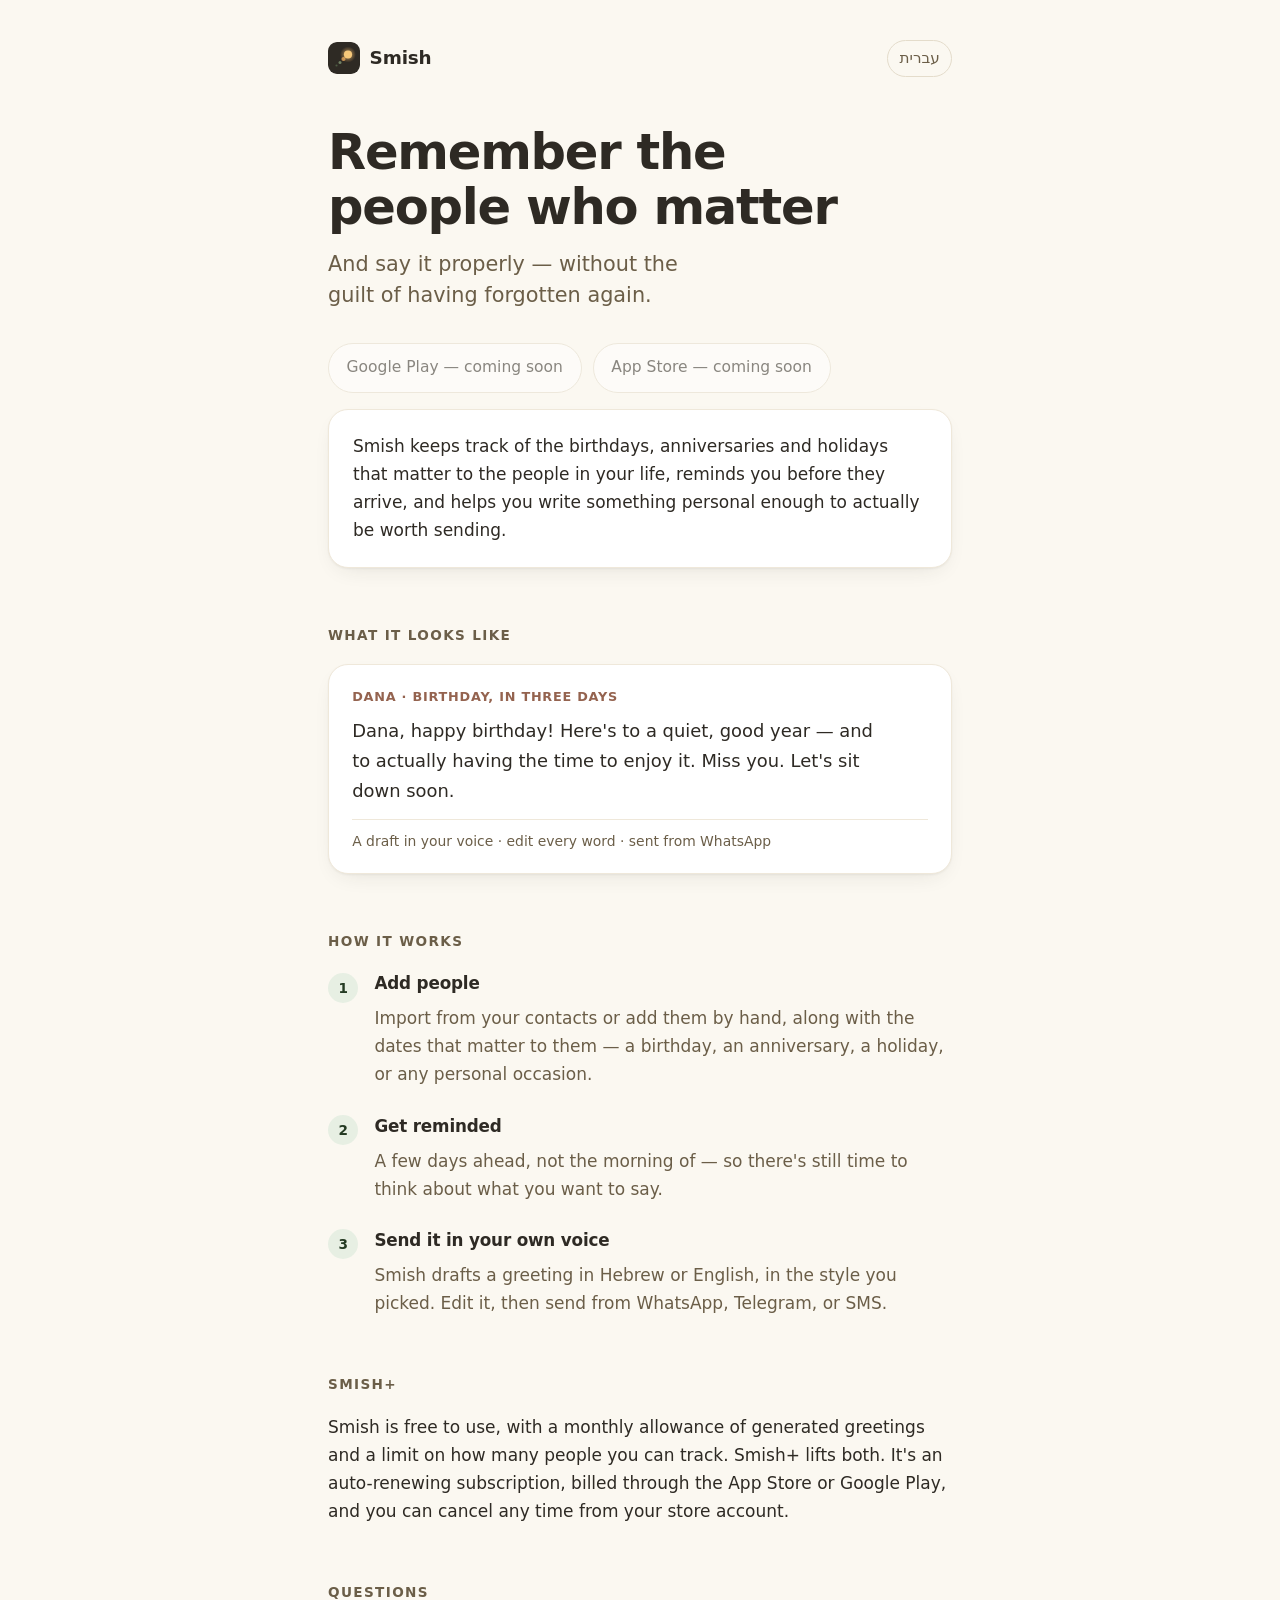
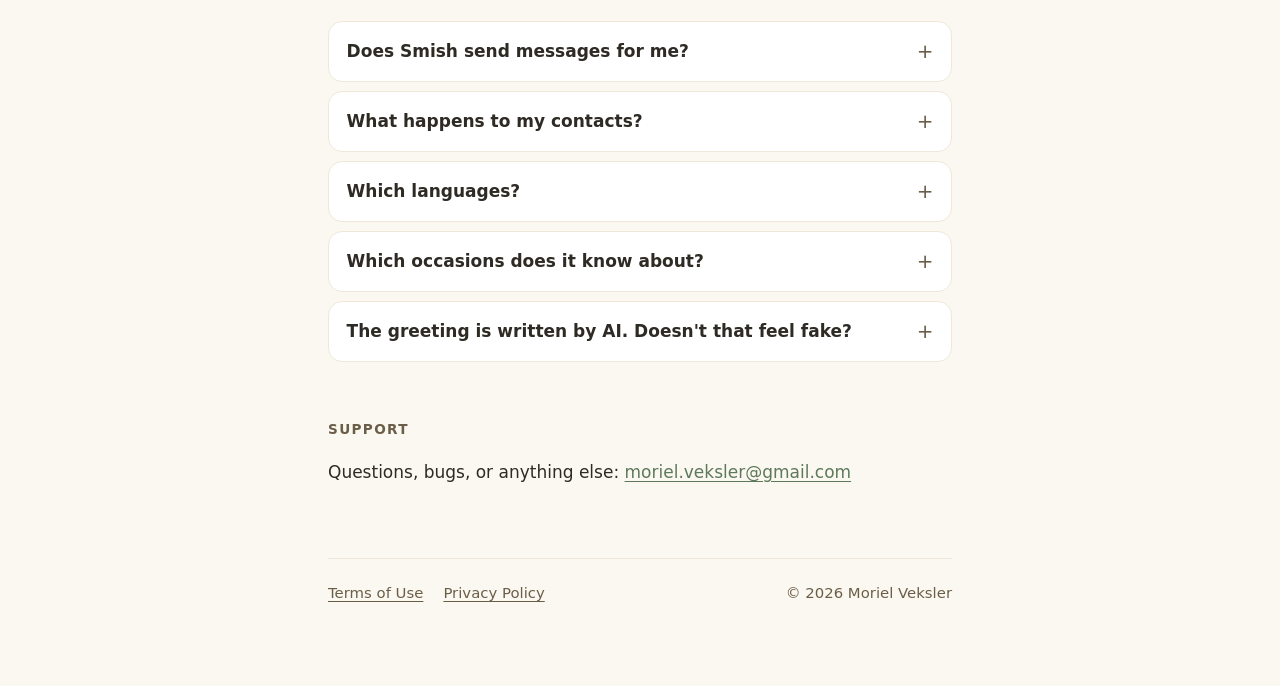
==== en/index.html @ 1b65e187 "Rebuild the site: Hebrew-first, link previews, shared design The previous single page was compliance" ====
<!DOCTYPE html>
<html lang="en" dir="ltr">
<head>
<meta charset="utf-8">
<meta name="viewport" content="width=device-width, initial-scale=1">

<title>Smish — remember the people who matter</title>
<meta name="description" content="Smish reminds you before the date arrives and helps you write a personal greeting in Hebrew or English — then hands it to WhatsApp, Telegram, or SMS.">

<link rel="canonical" href="https://morielv.github.io/smish-site/en/">
<link rel="alternate" hreflang="he" href="https://morielv.github.io/smish-site/">
<link rel="alternate" hreflang="en" href="https://morielv.github.io/smish-site/en/">
<link rel="alternate" hreflang="x-default" href="https://morielv.github.io/smish-site/en/">

<meta property="og:type" content="website">
<meta property="og:site_name" content="Smish">
<meta property="og:locale" content="en_US">
<meta property="og:locale:alternate" content="he_IL">
<meta property="og:url" content="https://morielv.github.io/smish-site/en/">
<meta property="og:title" content="Smish — remember the people who matter">
<meta property="og:description" content="Reminds you before the date arrives, and helps you write something personal enough to actually be worth sending.">
<meta property="og:image" content="https://morielv.github.io/smish-site/assets/og.png">
<meta property="og:image:width" content="1200">
<meta property="og:image:height" content="630">
<meta property="og:image:alt" content="Smish — a firefly and the trail of light it left behind">
<meta name="twitter:card" content="summary_large_image">

<link rel="icon" href="../assets/mark.svg" type="image/svg+xml">
<link rel="apple-touch-icon" href="../assets/apple-touch-icon.png">
<link rel="manifest" href="../site.webmanifest">
<meta name="theme-color" content="#FBF8F1" media="(prefers-color-scheme: light)">
<meta name="theme-color" content="#1C1813" media="(prefers-color-scheme: dark)">

<link rel="stylesheet" href="../assets/site.css">

<script type="application/ld+json">
{
  "@context": "https://schema.org",
  "@type": "MobileApplication",
  "name": "Smish",
  "applicationCategory": "LifestyleApplication",
  "operatingSystem": "Android, iOS",
  "inLanguage": ["he", "en"],
  "description": "Smish reminds you before the date arrives and helps you write a personal greeting, then hands it to WhatsApp, Telegram, or SMS.",
  "url": "https://morielv.github.io/smish-site/en/",
  "author": { "@type": "Person", "name": "Moriel Veksler" },
  "offers": { "@type": "Offer", "price": "0", "priceCurrency": "USD" }
}
</script>
</head>
<body>

<a class="skip" href="#main">Skip to content</a>

<div class="wrap">

  <header class="masthead">
    <a class="brand" href="./"><img src="../assets/mark.svg" alt="" width="32" height="32">Smish</a>
    <nav aria-label="Language">
      <a class="lang-switch" href="../" hreflang="he" lang="he">עברית</a>
    </nav>
  </header>

  <main id="main" tabindex="-1">

    <h1>Remember the people who matter</h1>
    <p class="lede">And say it properly — without the guilt of having forgotten again.</p>

    <div class="stores">
      <span class="store" aria-disabled="true">Google Play — coming soon</span>
      <span class="store" aria-disabled="true">App Store — coming soon</span>
    </div>

    <div class="card">
      <p>Smish keeps track of the birthdays, anniversaries and holidays that matter to the
      people in your life, reminds you before they arrive, and helps you write something
      personal enough to actually be worth sending.</p>
    </div>

    <h2>What it looks like</h2>

    <figure class="sample" style="margin:0">
      <figcaption class="who">Dana · birthday, in three days</figcaption>
      <p class="msg msg--en">Dana, happy birthday! Here's to a quiet, good year — and to
      actually having the time to enjoy it. Miss you. Let's sit down soon.</p>
      <p class="meta">A draft in your voice · edit every word · sent from WhatsApp</p>
    </figure>

    <h2>How it works</h2>

    <ol class="steps">
      <li>
        <span class="n" aria-hidden="true">1</span>
        <h3>Add people</h3>
        <p>Import from your contacts or add them by hand, along with the dates that matter
        to them — a birthday, an anniversary, a holiday, or any personal occasion.</p>
      </li>
      <li>
        <span class="n" aria-hidden="true">2</span>
        <h3>Get reminded</h3>
        <p>A few days ahead, not the morning of — so there's still time to think about
        what you want to say.</p>
      </li>
      <li>
        <span class="n" aria-hidden="true">3</span>
        <h3>Send it in your own voice</h3>
        <p>Smish drafts a greeting in Hebrew or English, in the style you picked. Edit it,
        then send from WhatsApp, Telegram, or SMS.</p>
      </li>
    </ol>

    <h2>Smish+</h2>
    <p>Smish is free to use, with a monthly allowance of generated greetings and a limit on
    how many people you can track. Smish+ lifts both. It's an auto-renewing subscription,
    billed through the App&nbsp;Store or Google&nbsp;Play, and you can cancel any time from
    your store account.</p>

    <h2>Questions</h2>

    <div class="faq">
      <details>
        <summary>Does Smish send messages for me?</summary>
        <p>No. Smish prepares the text and opens WhatsApp, Telegram, or SMS with the message
        ready. You read it and press send. Nothing leaves without you.</p>
      </details>
      <details>
        <summary>What happens to my contacts?</summary>
        <p>Smish does not upload your address book. It asks for access so you can pick who to
        add, and only the people you explicitly select reach the server. You can also add
        people by hand and never grant access at all.</p>
      </details>
      <details>
        <summary>Which languages?</summary>
        <p>The interface is in Hebrew and English. Greetings themselves are written in Hebrew
        or English, chosen per contact.</p>
      </details>
      <details>
        <summary>Which occasions does it know about?</summary>
        <p>Birthdays, anniversaries, holidays, and personal occasions you define yourself.
        This is not a birthday app — it runs all year.</p>
      </details>
      <details>
        <summary>The greeting is written by AI. Doesn't that feel fake?</summary>
        <p>The draft is a starting point, not a finished product. Smish learns how you write
        and produces something close to it — then you edit. Most people change a line or two
        and send.</p>
      </details>
    </div>

    <h2>Support</h2>
    <p>Questions, bugs, or anything else:
    <a href="mailto:moriel.veksler@gmail.com">moriel.veksler@gmail.com</a></p>

  </main>

  <footer>
    <a href="../terms.html">Terms of Use</a>
    <a href="../privacy.html">Privacy Policy</a>
    <span class="spacer">© 2026 Moriel Veksler</span>
  </footer>

</div>

</body>
</html>
---- assets/site.css ----
/* Smish website — shared styles.
   Palette mirrors packages/shared/src/theme/tokens.ts (warm sage/terracotta).
   No build step, no external requests: fonts are system stacks. */

:root {
  color-scheme: light dark;

  --bg: #FBF8F1;
  --fg: #2E2A24;
  --muted: #6B5E48;
  --surface: #FFFFFF;
  --surface-sunk: #F5F0E4;
  --line: #E4DCCB;
  --line-soft: #EFE8DA;
  --primary: #5E795A;
  --primary-ink: #243A22;
  --primary-wash: #E7EFE3;
  --accent: #94634F;
  --accent-wash: #F6DFD5;
  --gold: #B07B4A;

  --radius: 14px;
  --radius-lg: 20px;
  --measure: 42rem;
  --shadow: 0 1px 2px rgba(46, 42, 36, .05), 0 8px 24px -12px rgba(46, 42, 36, .16);
}

@media (prefers-color-scheme: dark) {
  :root {
    --bg: #1C1813;
    --fg: #EDE6D8;
    --muted: #B6AB97;
    --surface: #262019;
    --surface-sunk: #201B15;
    --line: #3A3228;
    --line-soft: #2E2720;
    --primary: #7FA875;
    --primary-ink: #DCEBD6;
    --primary-wash: #324230;
    --accent: #D9A491;
    --accent-wash: #523229;
    --gold: #D9A86A;
    --shadow: 0 1px 2px rgba(0, 0, 0, .4), 0 8px 24px -12px rgba(0, 0, 0, .7);
  }
}

*, *::before, *::after { box-sizing: border-box; }

html { -webkit-text-size-adjust: 100%; }

body {
  margin: 0;
  background: var(--bg);
  color: var(--fg);
  font-family: system-ui, -apple-system, "Segoe UI", Roboto, "Helvetica Neue", Arial, sans-serif;
  font-size: 1.0625rem;
  line-height: 1.65;
  text-wrap: pretty;
  -webkit-font-smoothing: antialiased;
}

/* Hebrew pages: prefer faces with real Hebrew coverage, and give the taller
   Hebrew x-height a little more room. */
:lang(he) body,
body:lang(he) {
  font-family: "Segoe UI", system-ui, -apple-system, "Noto Sans Hebrew",
               "Arial Hebrew", Arial, sans-serif;
  line-height: 1.75;
}

/* ---------- layout ---------- */

.wrap {
  max-width: var(--measure);
  margin-inline: auto;
  padding: 1.25rem 1.5rem 5rem;
}

.wrap--wide { max-width: 48rem; }

main:focus { outline: none; }

/* ---------- skip link ---------- */

.skip {
  position: absolute;
  inset-inline-start: 0.75rem;
  top: -4rem;
  z-index: 10;
  padding: .6rem 1rem;
  background: var(--surface);
  color: var(--fg);
  border: 1px solid var(--line);
  border-radius: var(--radius);
  text-decoration: none;
  transition: top 120ms ease;
}
.skip:focus { top: .75rem; }

/* ---------- masthead ---------- */

.masthead {
  display: flex;
  align-items: center;
  gap: .75rem;
  padding-block: 1.25rem 3rem;
}

.brand {
  display: inline-flex;
  align-items: center;
  gap: .6rem;
  font-weight: 650;
  font-size: 1.15rem;
  letter-spacing: -.01em;
  color: var(--fg);
  text-decoration: none;
}
.brand img { display: block; width: 32px; height: 32px; border-radius: 9px; }

.masthead nav {
  margin-inline-start: auto;
  display: flex;
  align-items: center;
  gap: .4rem;
  font-size: .95rem;
}

.lang-switch {
  display: inline-block;
  padding: .3rem .7rem;
  border: 1px solid var(--line);
  border-radius: 999px;
  color: var(--muted);
  text-decoration: none;
  transition: border-color 150ms ease, color 150ms ease;
}
.lang-switch:hover { color: var(--fg); border-color: var(--muted); }

/* ---------- hero ---------- */

h1 {
  font-size: clamp(2.1rem, 6.5vw, 3.1rem);
  line-height: 1.12;
  letter-spacing: -.025em;
  margin: 0 0 .8rem;
  text-wrap: balance;
}

.lede {
  font-size: clamp(1.1rem, 2.6vw, 1.3rem);
  line-height: 1.5;
  color: var(--muted);
  margin: 0 0 2rem;
  max-width: 32ch;
  text-wrap: balance;
}

h2 {
  font-size: .85rem;
  font-weight: 650;
  letter-spacing: .1em;
  text-transform: uppercase;
  color: var(--muted);
  margin: 3.5rem 0 1.1rem;
}

/* Hebrew has no case, so uppercasing a section heading only mangles the Latin
   brand inside it — "Smish+" became "+SMISH". */
:lang(he) h2 { letter-spacing: .04em; text-transform: none; font-size: .95rem; }
:lang(he) h2 bdi { letter-spacing: normal; }

h3 { font-size: 1.05rem; margin: 0 0 .3rem; letter-spacing: -.01em; }

p { margin: 0 0 1.1rem; }
p:last-child { margin-bottom: 0; }

a { color: var(--primary); text-underline-offset: .18em; }
a:hover { color: var(--fg); }

:focus-visible {
  outline: 2px solid var(--primary);
  outline-offset: 3px;
  border-radius: 4px;
}

/* ---------- the three steps ---------- */

.steps { list-style: none; margin: 0; padding: 0; display: grid; gap: 1.5rem; }

.steps li {
  display: grid;
  grid-template-columns: 1.9rem 1fr;
  gap: .1rem 1rem;
  align-items: start;
}

.steps .n {
  grid-row: span 2;
  width: 1.9rem;
  height: 1.9rem;
  display: grid;
  place-items: center;
  border-radius: 50%;
  background: var(--primary-wash);
  color: var(--primary-ink);
  font-size: .85rem;
  font-weight: 650;
  font-variant-numeric: tabular-nums;
  margin-top: .15rem;
}

.steps p { color: var(--muted); margin: 0; }

/* ---------- cards ---------- */

.card {
  background: var(--surface);
  border: 1px solid var(--line-soft);
  border-radius: var(--radius-lg);
  padding: 1.4rem 1.5rem;
  box-shadow: var(--shadow);
}

.note {
  background: var(--surface-sunk);
  border: 1px solid var(--line-soft);
  border-radius: var(--radius);
  padding: 1.1rem 1.25rem;
  color: var(--muted);
  font-size: .97rem;
}
.note strong { color: var(--fg); }

/* A greeting the way the app shows it — the one visual on the page. */
.sample {
  display: grid;
  gap: .55rem;
  background: var(--surface);
  border: 1px solid var(--line-soft);
  border-radius: var(--radius-lg);
  padding: 1.3rem 1.45rem;
  box-shadow: var(--shadow);
}
.sample .who {
  font-size: .8rem;
  font-weight: 650;
  letter-spacing: .06em;
  text-transform: uppercase;
  color: var(--accent);
}
.sample .msg {
  margin: 0;
  font-size: 1.12rem;
  line-height: 1.7;
}
.sample .msg--he { direction: rtl; text-align: right; }
.sample .msg--en { direction: ltr; text-align: left; }
.sample .meta {
  font-size: .87rem;
  color: var(--muted);
  border-top: 1px solid var(--line-soft);
  padding-top: .6rem;
  margin: .2rem 0 0;
}

/* ---------- store buttons ---------- */

.stores { display: flex; flex-wrap: wrap; gap: .7rem; margin: 0 0 1rem; }

.store {
  display: inline-flex;
  align-items: center;
  gap: .5rem;
  padding: .7rem 1.1rem;
  border-radius: 999px;
  border: 1px solid var(--line);
  background: var(--surface);
  color: var(--fg);
  font-size: .97rem;
  font-weight: 600;
  text-decoration: none;
}
.store[aria-disabled="true"] {
  opacity: .55;
  cursor: default;
  pointer-events: none;
  font-weight: 500;
}

/* ---------- faq ---------- */

.faq { display: grid; gap: .6rem; }

.faq details {
  border: 1px solid var(--line-soft);
  border-radius: var(--radius);
  background: var(--surface);
  padding: 0 1.1rem;
}
.faq summary {
  cursor: pointer;
  padding: .95rem 0;
  font-weight: 600;
  list-style: none;
  display: flex;
  align-items: center;
  gap: .6rem;
}
.faq summary::-webkit-details-marker { display: none; }
.faq summary::after {
  content: "+";
  margin-inline-start: auto;
  color: var(--muted);
  font-weight: 400;
  font-size: 1.25rem;
  line-height: 1;
}
.faq details[open] summary::after { content: "\2212"; }
.faq details > p {
  margin: 0 0 1rem;
  color: var(--muted);
  font-size: .97rem;
}

/* ---------- footer ---------- */

footer {
  margin-top: 4.5rem;
  padding-top: 1.4rem;
  border-top: 1px solid var(--line-soft);
  color: var(--muted);
  font-size: .93rem;
  display: flex;
  flex-wrap: wrap;
  gap: .4rem 1.25rem;
  align-items: baseline;
}
footer a { color: var(--muted); }
footer a:hover { color: var(--fg); }
footer .spacer { margin-inline-start: auto; }

/* ---------- legal pages ---------- */

.legal { max-width: 46rem; }
.legal h1 { font-size: clamp(1.8rem, 5vw, 2.3rem); margin-bottom: .2rem; }
.legal h2 {
  font-size: 1.15rem;
  font-weight: 650;
  letter-spacing: normal;
  text-transform: none;
  color: var(--fg);
  margin: 2.4rem 0 .7rem;
}
.legal .updated { color: var(--muted); font-size: .9rem; margin-bottom: 2rem; }
.legal ul { padding-inline-start: 1.2rem; }
.legal li { margin-bottom: .5rem; }

.legal table {
  border-collapse: collapse;
  width: 100%;
  margin: 0 0 1.4rem;
  font-size: .96rem;
}
.legal th, .legal td {
  border: 1px solid var(--line-soft);
  padding: .7rem .85rem;
  text-align: start;
  vertical-align: top;
}
.legal th { background: var(--surface-sunk); font-weight: 650; }

/* Tables must scroll inside themselves, never the page. */
.scroller { overflow-x: auto; }

@media (prefers-reduced-motion: reduce) {
  *, *::before, *::after {
    animation-duration: .01ms !important;
    transition-duration: .01ms !important;
    scroll-behavior: auto !important;
  }
}
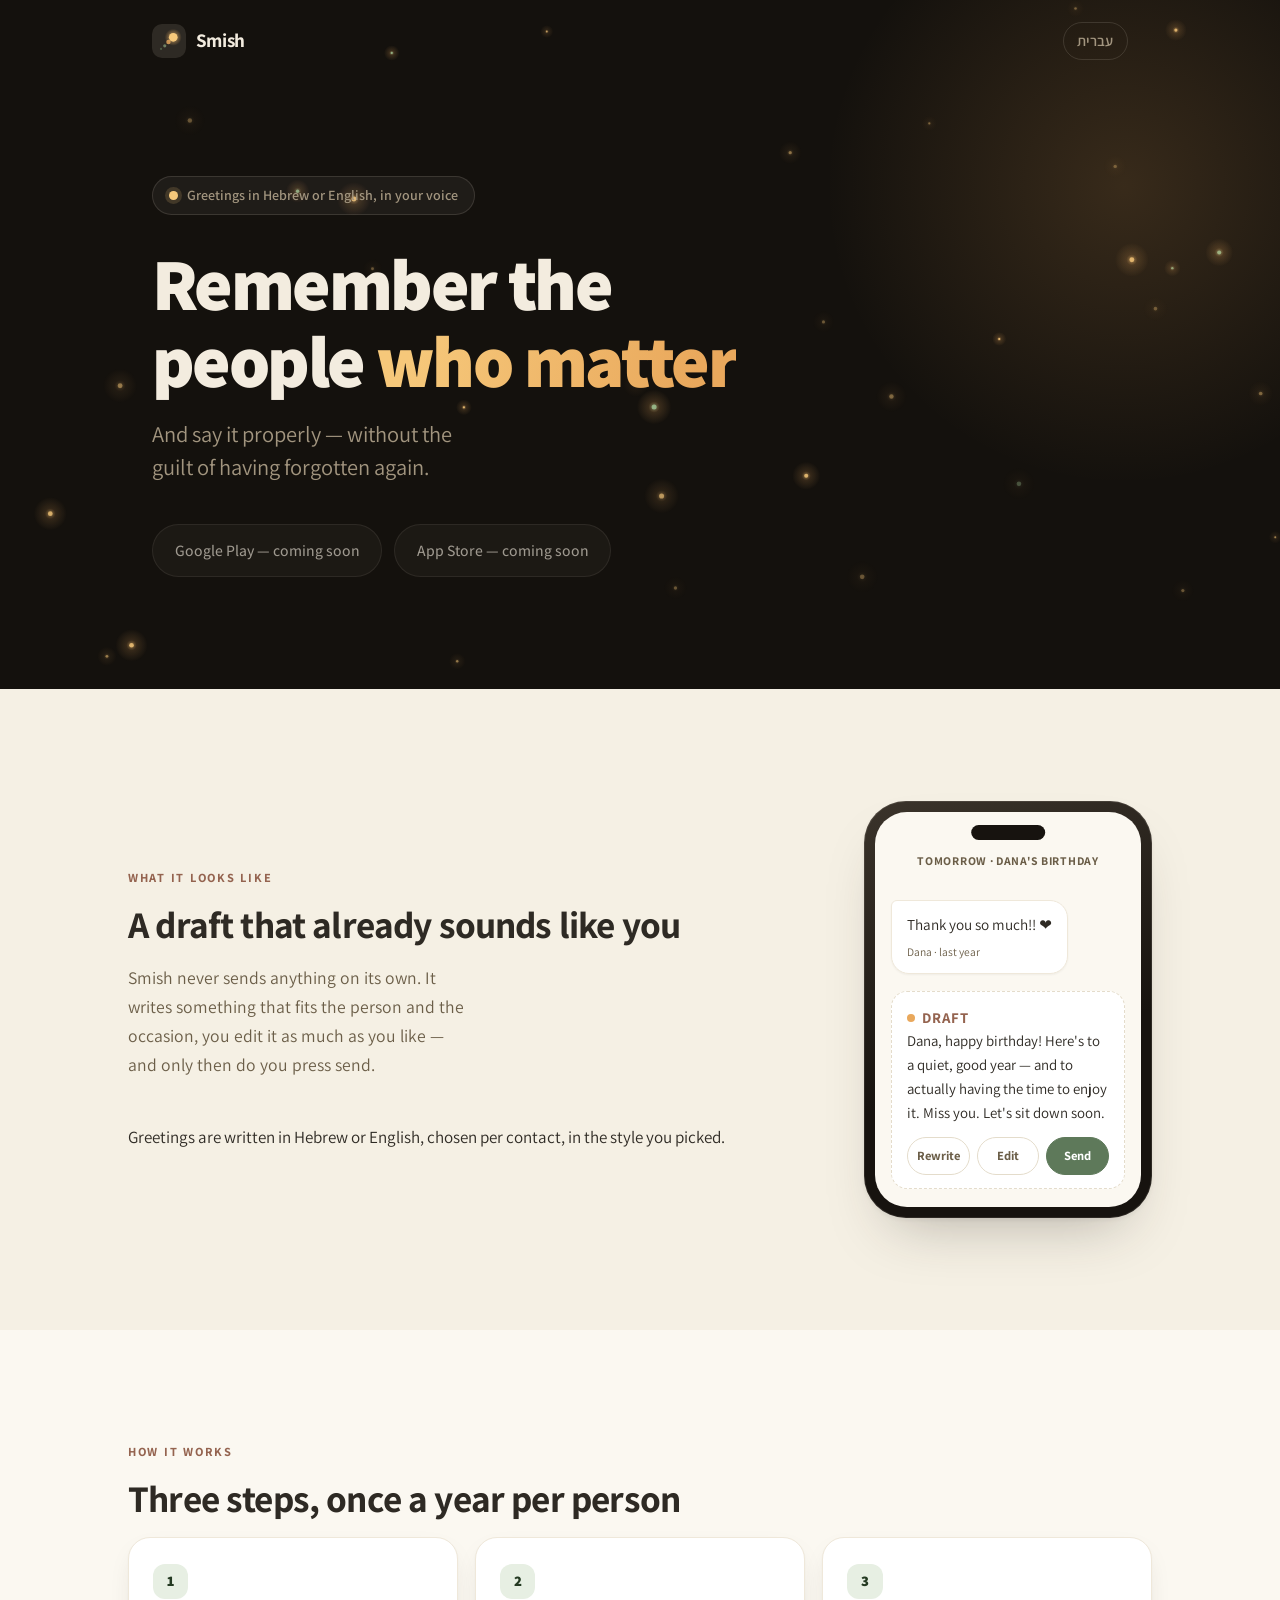
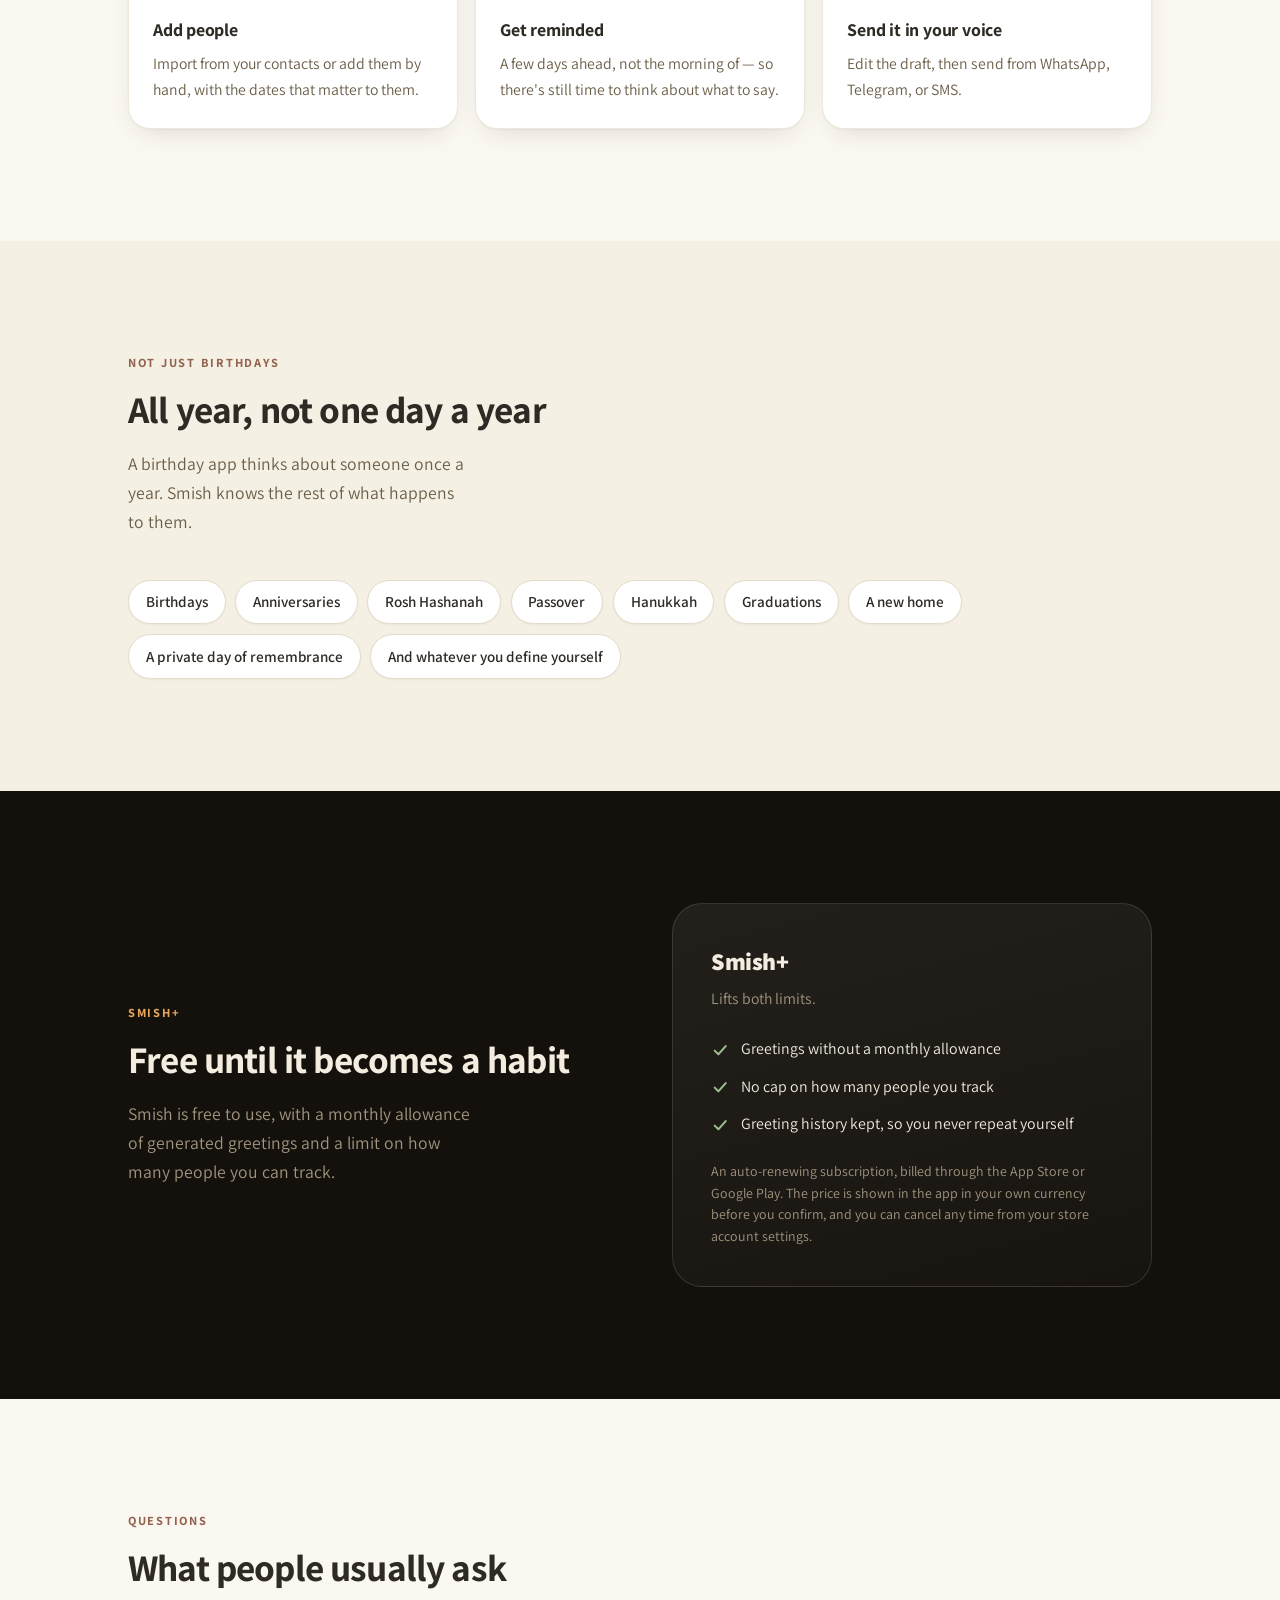
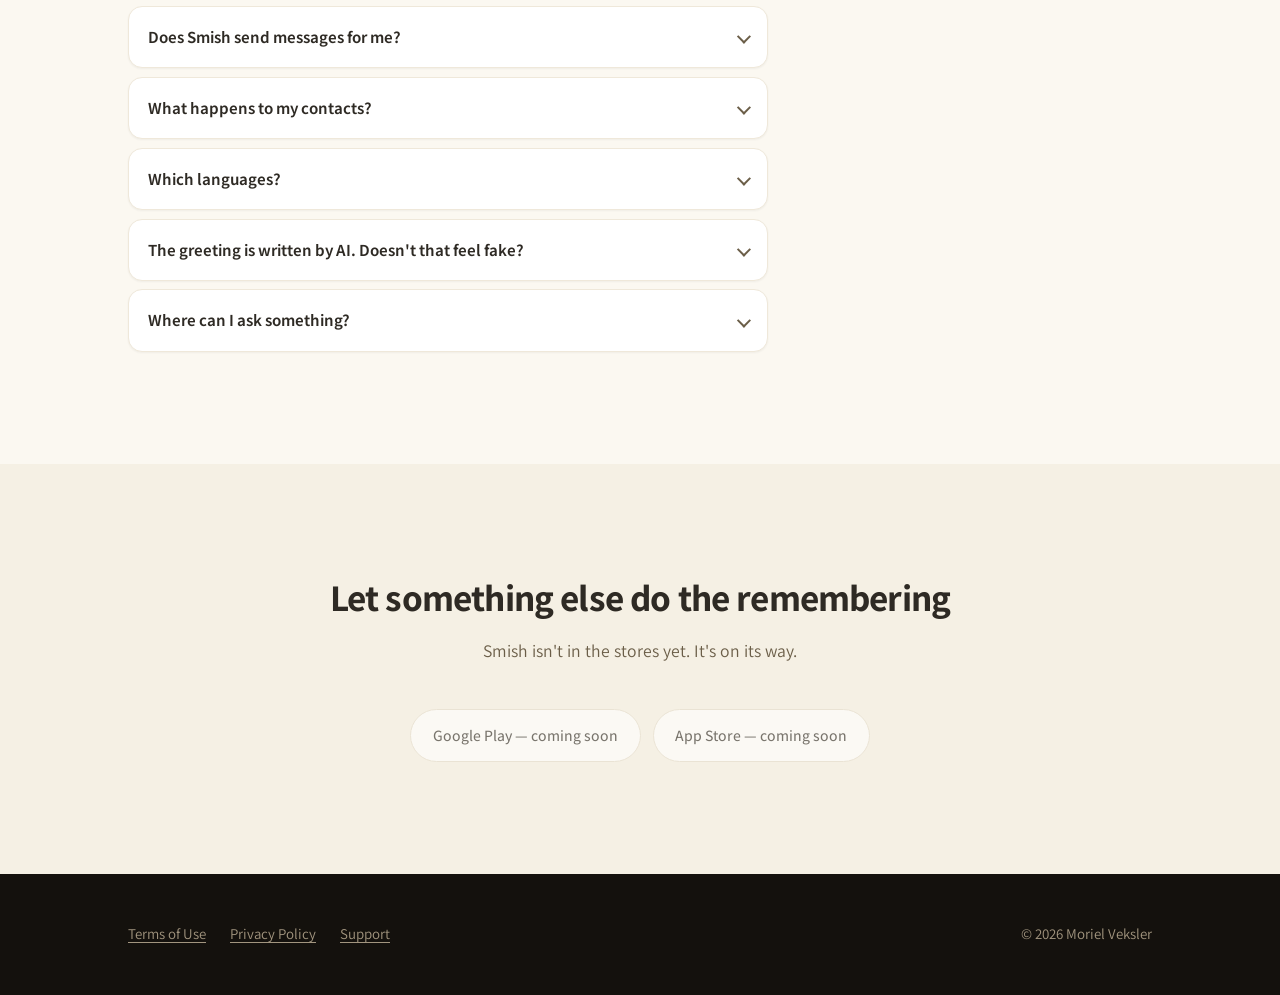
==== commit 08829adb: "Rebuild the landing pages as a landing page, not a document The previous version was a single narrow" ====
--- a/en/index.html
+++ b/en/index.html
@@ -28,9 +28,9 @@
 <link rel="icon" href="../assets/mark.svg" type="image/svg+xml">
 <link rel="apple-touch-icon" href="../assets/apple-touch-icon.png">
 <link rel="manifest" href="../site.webmanifest">
-<meta name="theme-color" content="#FBF8F1" media="(prefers-color-scheme: light)">
-<meta name="theme-color" content="#1C1813" media="(prefers-color-scheme: dark)">
-
+<meta name="theme-color" content="#14110D">
+
+<link rel="preload" as="font" type="font/woff2" href="../assets/fonts/assistant-latin.woff2" crossorigin>
 <link rel="stylesheet" href="../assets/site.css">
 
 <script type="application/ld+json">
@@ -52,114 +52,208 @@
 
 <a class="skip" href="#main">Skip to content</a>
 
-<div class="wrap">
-
-  <header class="masthead">
-    <a class="brand" href="./"><img src="../assets/mark.svg" alt="" width="32" height="32">Smish</a>
+<header class="hero">
+  <canvas class="hero__sky" aria-hidden="true"></canvas>
+
+  <div class="masthead">
+    <a class="brand" href="./"><img src="../assets/mark.svg" alt="" width="34" height="34">Smish</a>
     <nav aria-label="Language">
       <a class="lang-switch" href="../" hreflang="he" lang="he">עברית</a>
     </nav>
-  </header>
-
-  <main id="main" tabindex="-1">
-
-    <h1>Remember the people who matter</h1>
-    <p class="lede">And say it properly — without the guilt of having forgotten again.</p>
-
+  </div>
+
+  <div class="hero__inner">
+    <p class="hero__badge"><span class="dot" aria-hidden="true"></span>Greetings in Hebrew or English, in your voice</p>
+    <h1>Remember the people <span class="glow">who matter</span></h1>
+    <p class="hero__lede">And say it properly — without the guilt of having forgotten again.</p>
     <div class="stores">
-      <span class="store" aria-disabled="true">Google Play — coming soon</span>
-      <span class="store" aria-disabled="true">App Store — coming soon</span>
-    </div>
-
-    <div class="card">
-      <p>Smish keeps track of the birthdays, anniversaries and holidays that matter to the
-      people in your life, reminds you before they arrive, and helps you write something
-      personal enough to actually be worth sending.</p>
-    </div>
-
-    <h2>What it looks like</h2>
-
-    <figure class="sample" style="margin:0">
-      <figcaption class="who">Dana · birthday, in three days</figcaption>
-      <p class="msg msg--en">Dana, happy birthday! Here's to a quiet, good year — and to
-      actually having the time to enjoy it. Miss you. Let's sit down soon.</p>
-      <p class="meta">A draft in your voice · edit every word · sent from WhatsApp</p>
-    </figure>
-
-    <h2>How it works</h2>
-
-    <ol class="steps">
-      <li>
-        <span class="n" aria-hidden="true">1</span>
-        <h3>Add people</h3>
-        <p>Import from your contacts or add them by hand, along with the dates that matter
-        to them — a birthday, an anniversary, a holiday, or any personal occasion.</p>
-      </li>
-      <li>
-        <span class="n" aria-hidden="true">2</span>
-        <h3>Get reminded</h3>
-        <p>A few days ahead, not the morning of — so there's still time to think about
-        what you want to say.</p>
-      </li>
-      <li>
-        <span class="n" aria-hidden="true">3</span>
-        <h3>Send it in your own voice</h3>
-        <p>Smish drafts a greeting in Hebrew or English, in the style you picked. Edit it,
-        then send from WhatsApp, Telegram, or SMS.</p>
-      </li>
-    </ol>
-
-    <h2>Smish+</h2>
-    <p>Smish is free to use, with a monthly allowance of generated greetings and a limit on
-    how many people you can track. Smish+ lifts both. It's an auto-renewing subscription,
-    billed through the App&nbsp;Store or Google&nbsp;Play, and you can cancel any time from
-    your store account.</p>
-
-    <h2>Questions</h2>
-
-    <div class="faq">
-      <details>
-        <summary>Does Smish send messages for me?</summary>
-        <p>No. Smish prepares the text and opens WhatsApp, Telegram, or SMS with the message
-        ready. You read it and press send. Nothing leaves without you.</p>
-      </details>
-      <details>
-        <summary>What happens to my contacts?</summary>
-        <p>Smish does not upload your address book. It asks for access so you can pick who to
-        add, and only the people you explicitly select reach the server. You can also add
-        people by hand and never grant access at all.</p>
-      </details>
-      <details>
-        <summary>Which languages?</summary>
-        <p>The interface is in Hebrew and English. Greetings themselves are written in Hebrew
-        or English, chosen per contact.</p>
-      </details>
-      <details>
-        <summary>Which occasions does it know about?</summary>
-        <p>Birthdays, anniversaries, holidays, and personal occasions you define yourself.
-        This is not a birthday app — it runs all year.</p>
-      </details>
-      <details>
-        <summary>The greeting is written by AI. Doesn't that feel fake?</summary>
-        <p>The draft is a starting point, not a finished product. Smish learns how you write
-        and produces something close to it — then you edit. Most people change a line or two
-        and send.</p>
-      </details>
-    </div>
-
-    <h2>Support</h2>
-    <p>Questions, bugs, or anything else:
-    <a href="mailto:moriel.veksler@gmail.com">moriel.veksler@gmail.com</a></p>
-
-  </main>
-
-  <footer>
+      <span class="store" aria-disabled="true">Google&nbsp;Play — coming soon</span>
+      <span class="store" aria-disabled="true">App&nbsp;Store — coming soon</span>
+    </div>
+  </div>
+</header>
+
+<main id="main" tabindex="-1">
+
+  <section class="band band--sunk">
+    <div class="band__inner showcase">
+      <div class="reveal">
+        <p class="eyebrow">What it looks like</p>
+        <h2 class="section-title">A draft that already sounds like you</h2>
+        <p class="section-lede">Smish never sends anything on its own. It writes something
+        that fits the person and the occasion, you edit it as much as you like — and only
+        then do you press send.</p>
+        <p>Greetings are written in Hebrew or English, chosen per contact, in the style
+        you picked.</p>
+      </div>
+
+      <div class="phone reveal" aria-hidden="true">
+        <div class="phone__screen">
+          <div class="chat">
+            <p class="chat__day">Tomorrow · Dana's birthday</p>
+
+            <div class="bubble bubble--them">
+              Thank you so much!! ❤️
+              <span class="bubble__meta">Dana · last year</span>
+            </div>
+
+            <div class="draft">
+              <p class="draft__label"><span class="spark"></span>Draft</p>
+              <p>Dana, happy birthday! Here's to a quiet, good year — and to actually
+              having the time to enjoy it. Miss you. Let's sit down soon.</p>
+              <div class="draft__actions">
+                <span class="pill">Rewrite</span>
+                <span class="pill">Edit</span>
+                <span class="pill pill--go">Send</span>
+              </div>
+            </div>
+          </div>
+        </div>
+      </div>
+    </div>
+  </section>
+
+  <section class="band">
+    <div class="band__inner">
+      <div class="reveal">
+        <p class="eyebrow">How it works</p>
+        <h2 class="section-title">Three steps, once a year per person</h2>
+      </div>
+      <ol class="steps">
+        <li class="reveal">
+          <span class="n" aria-hidden="true">1</span>
+          <h3>Add people</h3>
+          <p>Import from your contacts or add them by hand, with the dates that matter to them.</p>
+        </li>
+        <li class="reveal">
+          <span class="n" aria-hidden="true">2</span>
+          <h3>Get reminded</h3>
+          <p>A few days ahead, not the morning of — so there's still time to think about what to say.</p>
+        </li>
+        <li class="reveal">
+          <span class="n" aria-hidden="true">3</span>
+          <h3>Send it in your voice</h3>
+          <p>Edit the draft, then send from WhatsApp, Telegram, or SMS.</p>
+        </li>
+      </ol>
+    </div>
+  </section>
+
+  <section class="band band--sunk">
+    <div class="band__inner reveal">
+      <p class="eyebrow">Not just birthdays</p>
+      <h2 class="section-title">All year, not one day a year</h2>
+      <p class="section-lede">A birthday app thinks about someone once a year.
+      Smish knows the rest of what happens to them.</p>
+      <ul class="chips">
+        <li>Birthdays</li>
+        <li>Anniversaries</li>
+        <li>Rosh Hashanah</li>
+        <li>Passover</li>
+        <li>Hanukkah</li>
+        <li>Graduations</li>
+        <li>A new home</li>
+        <li>A private day of remembrance</li>
+        <li>And whatever you define yourself</li>
+      </ul>
+    </div>
+  </section>
+
+  <section class="band band--night">
+    <div class="band__inner plan-band reveal">
+      <div>
+        <p class="eyebrow">Smish+</p>
+        <h2 class="section-title">Free until it becomes a habit</h2>
+        <p class="section-lede">Smish is free to use, with a monthly allowance of generated
+        greetings and a limit on how many people you can track.</p>
+      </div>
+
+      <div class="plan">
+        <h3>Smish+</h3>
+        <p class="plan__sub">Lifts both limits.</p>
+        <ul>
+          <li>
+            <svg viewBox="0 0 20 20" fill="none" stroke="currentColor" stroke-width="2.2" stroke-linecap="round" stroke-linejoin="round" aria-hidden="true"><path d="M4 10.5l4 4 8-9"/></svg>
+            <span>Greetings without a monthly allowance</span>
+          </li>
+          <li>
+            <svg viewBox="0 0 20 20" fill="none" stroke="currentColor" stroke-width="2.2" stroke-linecap="round" stroke-linejoin="round" aria-hidden="true"><path d="M4 10.5l4 4 8-9"/></svg>
+            <span>No cap on how many people you track</span>
+          </li>
+          <li>
+            <svg viewBox="0 0 20 20" fill="none" stroke="currentColor" stroke-width="2.2" stroke-linecap="round" stroke-linejoin="round" aria-hidden="true"><path d="M4 10.5l4 4 8-9"/></svg>
+            <span>Greeting history kept, so you never repeat yourself</span>
+          </li>
+        </ul>
+        <p class="fineprint">An auto-renewing subscription, billed through the
+        App&nbsp;Store or Google&nbsp;Play. The price is shown in the app in your own
+        currency before you confirm, and you can cancel any time from your store
+        account settings.</p>
+      </div>
+    </div>
+  </section>
+
+  <section class="band">
+    <div class="band__inner">
+      <div class="reveal">
+        <p class="eyebrow">Questions</p>
+        <h2 class="section-title">What people usually ask</h2>
+      </div>
+
+      <div class="faq reveal">
+        <details>
+          <summary>Does Smish send messages for me?</summary>
+          <p>No. Smish prepares the text and opens WhatsApp, Telegram, or SMS with the
+          message ready. You read it and press send. Nothing leaves without you.</p>
+        </details>
+        <details>
+          <summary>What happens to my contacts?</summary>
+          <p>Smish does not upload your address book. It asks for access so you can pick
+          who to add, and only the people you explicitly select reach the server. You can
+          also add people by hand and never grant access at all.</p>
+        </details>
+        <details>
+          <summary>Which languages?</summary>
+          <p>The interface is in Hebrew and English. Greetings themselves are written in
+          Hebrew or English, chosen per contact.</p>
+        </details>
+        <details>
+          <summary>The greeting is written by AI. Doesn't that feel fake?</summary>
+          <p>The draft is a starting point, not a finished product. Smish learns how you
+          write and produces something close to it — then you edit. Most people change a
+          line or two and send.</p>
+        </details>
+        <details>
+          <summary>Where can I ask something?</summary>
+          <p>By email: <a href="mailto:moriel.veksler@gmail.com">moriel.veksler@gmail.com</a>.
+          A person answers, not a bot.</p>
+        </details>
+      </div>
+    </div>
+  </section>
+
+  <section class="band band--sunk closer">
+    <div class="band__inner reveal">
+      <h2 class="section-title">Let something else do the remembering</h2>
+      <p class="section-lede">Smish isn't in the stores yet. It's on its way.</p>
+      <div class="stores">
+        <span class="store" aria-disabled="true">Google&nbsp;Play — coming soon</span>
+        <span class="store" aria-disabled="true">App&nbsp;Store — coming soon</span>
+      </div>
+    </div>
+  </section>
+
+</main>
+
+<footer class="site-footer">
+  <div class="site-footer__inner">
     <a href="../terms.html">Terms of Use</a>
     <a href="../privacy.html">Privacy Policy</a>
+    <a href="mailto:moriel.veksler@gmail.com">Support</a>
     <span class="spacer">© 2026 Moriel Veksler</span>
-  </footer>
-
-</div>
-
+  </div>
+</footer>
+
+<script src="../assets/site.js" defer></script>
 </body>
 </html>
--- a/assets/site.css
+++ b/assets/site.css
@@ -1,6 +1,29 @@
 /* Smish website — shared styles.
    Palette mirrors packages/shared/src/theme/tokens.ts (warm sage/terracotta).
-   No build step, no external requests: fonts are system stacks. */
+   No build step and no external requests: the one typeface is self-hosted. */
+
+/* ---------- typeface ---------- */
+
+@font-face {
+  font-family: "Assistant";
+  font-style: normal;
+  font-weight: 300 800;
+  font-display: swap;
+  src: url("fonts/assistant-hebrew.woff2") format("woff2");
+  unicode-range: U+0307-0308, U+0590-05FF, U+200C-2010, U+20AA, U+25CC, U+FB1D-FB4F;
+}
+@font-face {
+  font-family: "Assistant";
+  font-style: normal;
+  font-weight: 300 800;
+  font-display: swap;
+  src: url("fonts/assistant-latin.woff2") format("woff2");
+  unicode-range: U+0000-00FF, U+0131, U+0152-0153, U+02BB-02BC, U+02C6, U+02DA,
+                 U+02DC, U+0304, U+0308, U+0329, U+2000-206F, U+20AC, U+2122,
+                 U+2191, U+2193, U+2212, U+2215, U+FEFF, U+FFFD;
+}
+
+/* ---------- tokens ---------- */
 
 :root {
   color-scheme: light dark;
@@ -16,13 +39,26 @@
   --primary-ink: #243A22;
   --primary-wash: #E7EFE3;
   --accent: #94634F;
-  --accent-wash: #F6DFD5;
-  --gold: #B07B4A;
+
+  /* The night palette is constant in both themes — it is the brand's own
+     dark, the same sky the app's onboarding uses. */
+  --night: #14110D;
+  --night-fg: #F3ECDF;
+  --night-muted: #A2957F;
+  --night-line: rgba(243, 236, 223, .13);
+  --ember: #F6C87A;
+  --ember-deep: #E9A85C;
+  --sage-lit: #9DBE8F;
 
   --radius: 14px;
-  --radius-lg: 20px;
-  --measure: 42rem;
-  --shadow: 0 1px 2px rgba(46, 42, 36, .05), 0 8px 24px -12px rgba(46, 42, 36, .16);
+  --radius-lg: 22px;
+  --radius-xl: 30px;
+  --prose: 40rem;
+  --band: 64rem;
+
+  --shadow-sm: 0 1px 2px rgba(46, 42, 36, .05);
+  --shadow: 0 1px 2px rgba(46, 42, 36, .04), 0 10px 30px -14px rgba(46, 42, 36, .22);
+  --shadow-lg: 0 2px 4px rgba(46, 42, 36, .05), 0 30px 60px -28px rgba(46, 42, 36, .34);
 }
 
 @media (prefers-color-scheme: dark) {
@@ -38,345 +74,505 @@
     --primary-ink: #DCEBD6;
     --primary-wash: #324230;
     --accent: #D9A491;
-    --accent-wash: #523229;
-    --gold: #D9A86A;
-    --shadow: 0 1px 2px rgba(0, 0, 0, .4), 0 8px 24px -12px rgba(0, 0, 0, .7);
+
+    --shadow-sm: 0 1px 2px rgba(0, 0, 0, .4);
+    --shadow: 0 1px 2px rgba(0, 0, 0, .4), 0 10px 30px -14px rgba(0, 0, 0, .75);
+    --shadow-lg: 0 2px 4px rgba(0, 0, 0, .5), 0 30px 60px -28px rgba(0, 0, 0, .9);
   }
 }
 
 *, *::before, *::after { box-sizing: border-box; }
 
-html { -webkit-text-size-adjust: 100%; }
+html { -webkit-text-size-adjust: 100%; scroll-behavior: smooth; }
 
 body {
   margin: 0;
   background: var(--bg);
   color: var(--fg);
-  font-family: system-ui, -apple-system, "Segoe UI", Roboto, "Helvetica Neue", Arial, sans-serif;
+  font-family: "Assistant", system-ui, -apple-system, "Segoe UI", Roboto, sans-serif;
   font-size: 1.0625rem;
+  font-weight: 400;
   line-height: 1.65;
   text-wrap: pretty;
   -webkit-font-smoothing: antialiased;
-}
-
-/* Hebrew pages: prefer faces with real Hebrew coverage, and give the taller
-   Hebrew x-height a little more room. */
-:lang(he) body,
-body:lang(he) {
-  font-family: "Segoe UI", system-ui, -apple-system, "Noto Sans Hebrew",
-               "Arial Hebrew", Arial, sans-serif;
-  line-height: 1.75;
-}
-
-/* ---------- layout ---------- */
-
-.wrap {
-  max-width: var(--measure);
-  margin-inline: auto;
-  padding: 1.25rem 1.5rem 5rem;
-}
-
-.wrap--wide { max-width: 48rem; }
-
-main:focus { outline: none; }
-
-/* ---------- skip link ---------- */
+  overflow-x: hidden;
+}
+
+:lang(he) body, body:lang(he) { line-height: 1.75; }
+
+/* ---------- shared bits ---------- */
 
 .skip {
   position: absolute;
-  inset-inline-start: 0.75rem;
-  top: -4rem;
-  z-index: 10;
-  padding: .6rem 1rem;
+  inset-inline-start: .75rem;
+  top: -5rem;
+  z-index: 20;
+  padding: .65rem 1.1rem;
   background: var(--surface);
   color: var(--fg);
   border: 1px solid var(--line);
   border-radius: var(--radius);
   text-decoration: none;
-  transition: top 120ms ease;
+  transition: top 140ms ease;
 }
 .skip:focus { top: .75rem; }
 
+:focus-visible { outline: 2px solid var(--ember); outline-offset: 3px; border-radius: 5px; }
+
+a { color: var(--primary); text-underline-offset: .18em; }
+a:hover { color: var(--fg); }
+
+p { margin: 0 0 1.15rem; }
+p:last-child { margin-bottom: 0; }
+
+.band { padding: clamp(4rem, 9vw, 7rem) 1.5rem; }
+.band__inner { max-width: var(--band); margin-inline: auto; }
+.band--sunk { background: var(--surface-sunk); }
+.band--night { background: var(--night); color: var(--night-fg); }
+.band--night a { color: var(--ember); }
+.band--night a:hover { color: var(--night-fg); }
+
+.eyebrow {
+  font-size: .78rem;
+  font-weight: 700;
+  letter-spacing: .14em;
+  text-transform: uppercase;
+  color: var(--accent);
+  margin: 0 0 .9rem;
+}
+:lang(he) .eyebrow { letter-spacing: .06em; font-size: .85rem; text-transform: none; }
+.band--night .eyebrow { color: var(--ember-deep); }
+
+.section-title {
+  font-size: clamp(1.6rem, 3.6vw, 2.35rem);
+  font-weight: 700;
+  line-height: 1.18;
+  letter-spacing: -.022em;
+  margin: 0 0 1rem;
+  text-wrap: balance;
+}
+:lang(he) .section-title { letter-spacing: -.005em; }
+
+.section-lede {
+  font-size: 1.1rem;
+  color: var(--muted);
+  max-width: 38ch;
+  margin: 0 0 2.75rem;
+}
+.band--night .section-lede { color: var(--night-muted); }
+
 /* ---------- masthead ---------- */
 
 .masthead {
+  position: absolute;
+  inset-inline: 0;
+  top: 0;
+  z-index: 5;
   display: flex;
   align-items: center;
   gap: .75rem;
-  padding-block: 1.25rem 3rem;
-}
+  max-width: var(--band);
+  margin-inline: auto;
+  padding: 1.4rem 1.5rem;
+}
+.masthead--plain { position: static; padding-block: 1.4rem 2.5rem; }
 
 .brand {
   display: inline-flex;
   align-items: center;
   gap: .6rem;
-  font-weight: 650;
-  font-size: 1.15rem;
-  letter-spacing: -.01em;
-  color: var(--fg);
+  font-weight: 700;
+  font-size: 1.2rem;
+  letter-spacing: -.015em;
+  color: var(--night-fg);
   text-decoration: none;
 }
-.brand img { display: block; width: 32px; height: 32px; border-radius: 9px; }
-
-.masthead nav {
-  margin-inline-start: auto;
-  display: flex;
-  align-items: center;
-  gap: .4rem;
-  font-size: .95rem;
-}
+.masthead--plain .brand { color: var(--fg); }
+.brand img { display: block; width: 34px; height: 34px; border-radius: 10px; }
+
+.masthead nav { margin-inline-start: auto; }
 
 .lang-switch {
   display: inline-block;
-  padding: .3rem .7rem;
-  border: 1px solid var(--line);
+  padding: .35rem .85rem;
+  border: 1px solid var(--night-line);
   border-radius: 999px;
-  color: var(--muted);
+  color: var(--night-muted);
+  font-size: .92rem;
+  font-weight: 600;
   text-decoration: none;
-  transition: border-color 150ms ease, color 150ms ease;
-}
-.lang-switch:hover { color: var(--fg); border-color: var(--muted); }
+  transition: color 160ms ease, border-color 160ms ease;
+}
+.lang-switch:hover { color: var(--night-fg); border-color: var(--night-muted); }
+.masthead--plain .lang-switch { border-color: var(--line); color: var(--muted); }
+.masthead--plain .lang-switch:hover { color: var(--fg); border-color: var(--muted); }
 
 /* ---------- hero ---------- */
 
+.hero {
+  position: relative;
+  background: var(--night);
+  color: var(--night-fg);
+  overflow: hidden;
+  isolation: isolate;
+}
+.hero__sky {
+  position: absolute;
+  inset: 0;
+  z-index: 0;
+  display: block;
+  width: 100%;
+  height: 100%;
+}
+/* a warm bloom behind the headline, so the type never sits on flat black */
+.hero::after {
+  content: "";
+  position: absolute;
+  z-index: 0;
+  inset-inline-end: -12%;
+  top: -18%;
+  width: min(70vw, 620px);
+  aspect-ratio: 1;
+  background: radial-gradient(circle, rgba(233, 168, 92, .17), transparent 68%);
+  pointer-events: none;
+}
+
+.hero__inner {
+  position: relative;
+  z-index: 1;
+  max-width: var(--band);
+  margin-inline: auto;
+  padding: clamp(8rem, 17vw, 11rem) 1.5rem clamp(4.5rem, 9vw, 7rem);
+}
+
+.hero__badge {
+  display: inline-flex;
+  align-items: center;
+  gap: .55rem;
+  padding: .42rem 1rem;
+  margin: 0 0 1.9rem;
+  border: 1px solid var(--night-line);
+  border-radius: 999px;
+  background: rgba(243, 236, 223, .05);
+  color: var(--night-muted);
+  font-size: .88rem;
+  font-weight: 600;
+}
+.hero__badge .dot {
+  width: .55rem;
+  height: .55rem;
+  border-radius: 50%;
+  background: var(--ember);
+  box-shadow: 0 0 0 4px rgba(246, 200, 122, .16);
+}
+
 h1 {
-  font-size: clamp(2.1rem, 6.5vw, 3.1rem);
-  line-height: 1.12;
-  letter-spacing: -.025em;
-  margin: 0 0 .8rem;
+  font-size: clamp(2.6rem, 7.2vw, 4.6rem);
+  font-weight: 800;
+  line-height: 1.04;
+  letter-spacing: -.035em;
+  margin: 0 0 1.15rem;
+  max-width: 15ch;
   text-wrap: balance;
 }
-
-.lede {
-  font-size: clamp(1.1rem, 2.6vw, 1.3rem);
+:lang(he) h1 { letter-spacing: -.012em; line-height: 1.12; }
+
+.glow {
+  background: linear-gradient(105deg, var(--ember) 12%, var(--ember-deep) 88%);
+  -webkit-background-clip: text;
+  background-clip: text;
+  color: transparent;
+}
+
+.hero__lede {
+  font-size: clamp(1.12rem, 2.2vw, 1.4rem);
   line-height: 1.5;
-  color: var(--muted);
-  margin: 0 0 2rem;
-  max-width: 32ch;
+  color: var(--night-muted);
+  max-width: 34ch;
+  margin: 0 0 2.5rem;
   text-wrap: balance;
 }
 
-h2 {
-  font-size: .85rem;
-  font-weight: 650;
-  letter-spacing: .1em;
+/* ---------- store buttons ---------- */
+
+.stores { display: flex; flex-wrap: wrap; gap: .75rem; margin: 0; }
+
+.store {
+  display: inline-flex;
+  align-items: center;
+  gap: .55rem;
+  padding: .8rem 1.35rem;
+  border-radius: 999px;
+  border: 1px solid var(--night-line);
+  background: rgba(243, 236, 223, .06);
+  color: var(--night-fg);
+  font-size: .98rem;
+  font-weight: 600;
+  text-decoration: none;
+}
+.store[aria-disabled="true"] { opacity: .62; cursor: default; pointer-events: none; font-weight: 500; }
+.band--sunk .store, .closer .store { border-color: var(--line); background: var(--surface); color: var(--fg); }
+
+/* ---------- the phone ---------- */
+
+.showcase { display: grid; gap: clamp(2.5rem, 6vw, 4.5rem); align-items: center; }
+@media (min-width: 56rem) {
+  .showcase { grid-template-columns: minmax(0, 1fr) auto; }
+}
+
+.phone {
+  width: 288px;
+  margin-inline: auto;
+  padding: 11px;
+  border-radius: 42px;
+  background: linear-gradient(160deg, #3B342B, #17130F 60%);
+  box-shadow: var(--shadow-lg), inset 0 0 0 1px rgba(243, 236, 223, .1);
+}
+.phone__screen {
+  position: relative;
+  border-radius: 32px;
+  background: var(--bg);
+  padding: 2.4rem 1rem 1.1rem;
+  overflow: hidden;
+}
+.phone__screen::before {          /* the pill cutout */
+  content: "";
+  position: absolute;
+  top: .8rem;
+  inset-inline-start: 50%;
+  transform: translateX(-50%);
+  width: 4.6rem;
+  height: .95rem;
+  border-radius: 999px;
+  background: #17130F;
+}
+
+.chat { display: grid; gap: .7rem; }
+
+.chat__day {
+  justify-self: center;
+  font-size: .74rem;
+  font-weight: 700;
+  letter-spacing: .06em;
   text-transform: uppercase;
   color: var(--muted);
-  margin: 3.5rem 0 1.1rem;
-}
-
-/* Hebrew has no case, so uppercasing a section heading only mangles the Latin
-   brand inside it — "Smish+" became "+SMISH". */
-:lang(he) h2 { letter-spacing: .04em; text-transform: none; font-size: .95rem; }
-:lang(he) h2 bdi { letter-spacing: normal; }
-
-h3 { font-size: 1.05rem; margin: 0 0 .3rem; letter-spacing: -.01em; }
-
-p { margin: 0 0 1.1rem; }
-p:last-child { margin-bottom: 0; }
-
-a { color: var(--primary); text-underline-offset: .18em; }
-a:hover { color: var(--fg); }
-
-:focus-visible {
-  outline: 2px solid var(--primary);
-  outline-offset: 3px;
-  border-radius: 4px;
-}
-
-/* ---------- the three steps ---------- */
-
-.steps { list-style: none; margin: 0; padding: 0; display: grid; gap: 1.5rem; }
+}
+:lang(he) .chat__day { letter-spacing: 0; text-transform: none; font-size: .8rem; }
+
+.bubble {
+  max-width: 92%;
+  padding: .8rem .95rem;
+  border-radius: 18px;
+  font-size: .95rem;
+  line-height: 1.55;
+  box-shadow: var(--shadow-sm);
+}
+.bubble--them {
+  justify-self: start;
+  background: var(--surface);
+  border: 1px solid var(--line-soft);
+  border-start-start-radius: 6px;
+}
+.bubble__meta { display: block; margin-top: .35rem; font-size: .72rem; color: var(--muted); }
+
+.draft {
+  margin-top: .35rem;
+  padding: .85rem .95rem;
+  border-radius: 16px;
+  background: var(--surface);
+  border: 1px dashed var(--line);
+}
+.draft__label {
+  display: flex;
+  align-items: center;
+  gap: .4rem;
+  font-size: .74rem;
+  font-weight: 700;
+  letter-spacing: .07em;
+  text-transform: uppercase;
+  color: var(--accent);
+  margin: 0 0 .45rem;
+}
+:lang(he) .draft__label { letter-spacing: 0; text-transform: none; font-size: .82rem; }
+.draft__label .spark { width: .5rem; height: .5rem; border-radius: 50%; background: var(--ember-deep); flex: none; }
+.draft p { margin: 0; font-size: .93rem; line-height: 1.6; }
+
+.draft__actions { display: flex; align-items: center; gap: .4rem; margin-top: .8rem; }
+.pill {
+  flex: 1;
+  text-align: center;
+  /* A wrapping label stretches the row and rounds the pills into circles. */
+  white-space: nowrap;
+  padding: .45rem .5rem;
+  border-radius: 999px;
+  font-size: .79rem;
+  font-weight: 700;
+  border: 1px solid var(--line);
+  color: var(--muted);
+}
+.pill--go { background: var(--primary); border-color: var(--primary); color: #fff; }
+
+/* ---------- steps ---------- */
+
+.steps { list-style: none; margin: 0; padding: 0; display: grid; gap: 1.1rem; }
+@media (min-width: 48rem) { .steps { grid-template-columns: repeat(3, 1fr); } }
 
 .steps li {
-  display: grid;
-  grid-template-columns: 1.9rem 1fr;
-  gap: .1rem 1rem;
-  align-items: start;
-}
-
-.steps .n {
-  grid-row: span 2;
-  width: 1.9rem;
-  height: 1.9rem;
-  display: grid;
-  place-items: center;
-  border-radius: 50%;
-  background: var(--primary-wash);
-  color: var(--primary-ink);
-  font-size: .85rem;
-  font-weight: 650;
-  font-variant-numeric: tabular-nums;
-  margin-top: .15rem;
-}
-
-.steps p { color: var(--muted); margin: 0; }
-
-/* ---------- cards ---------- */
-
-.card {
   background: var(--surface);
   border: 1px solid var(--line-soft);
   border-radius: var(--radius-lg);
-  padding: 1.4rem 1.5rem;
+  padding: 1.6rem 1.5rem;
   box-shadow: var(--shadow);
 }
 
-.note {
-  background: var(--surface-sunk);
-  border: 1px solid var(--line-soft);
-  border-radius: var(--radius);
-  padding: 1.1rem 1.25rem;
-  color: var(--muted);
-  font-size: .97rem;
-}
-.note strong { color: var(--fg); }
-
-/* A greeting the way the app shows it — the one visual on the page. */
-.sample {
+.steps .n {
   display: grid;
-  gap: .55rem;
-  background: var(--surface);
-  border: 1px solid var(--line-soft);
-  border-radius: var(--radius-lg);
-  padding: 1.3rem 1.45rem;
-  box-shadow: var(--shadow);
-}
-.sample .who {
-  font-size: .8rem;
-  font-weight: 650;
-  letter-spacing: .06em;
-  text-transform: uppercase;
-  color: var(--accent);
-}
-.sample .msg {
-  margin: 0;
-  font-size: 1.12rem;
-  line-height: 1.7;
-}
-.sample .msg--he { direction: rtl; text-align: right; }
-.sample .msg--en { direction: ltr; text-align: left; }
-.sample .meta {
-  font-size: .87rem;
-  color: var(--muted);
-  border-top: 1px solid var(--line-soft);
-  padding-top: .6rem;
-  margin: .2rem 0 0;
-}
-
-/* ---------- store buttons ---------- */
-
-.stores { display: flex; flex-wrap: wrap; gap: .7rem; margin: 0 0 1rem; }
-
-.store {
-  display: inline-flex;
-  align-items: center;
-  gap: .5rem;
-  padding: .7rem 1.1rem;
+  place-items: center;
+  width: 2.2rem;
+  height: 2.2rem;
+  margin: 0 0 1rem;
+  border-radius: 12px;
+  background: var(--primary-wash);
+  color: var(--primary-ink);
+  font-size: .92rem;
+  font-weight: 800;
+  font-variant-numeric: tabular-nums;
+}
+.steps h3 { font-size: 1.12rem; font-weight: 700; margin: 0 0 .4rem; letter-spacing: -.012em; }
+.steps p { color: var(--muted); margin: 0; font-size: .98rem; }
+
+/* ---------- occasion chips ---------- */
+
+.chips { display: flex; flex-wrap: wrap; gap: .6rem; margin: 0; padding: 0; list-style: none; }
+.chips li {
+  padding: .55rem 1.05rem;
   border-radius: 999px;
   border: 1px solid var(--line);
   background: var(--surface);
-  color: var(--fg);
-  font-size: .97rem;
+  font-size: .95rem;
   font-weight: 600;
-  text-decoration: none;
-}
-.store[aria-disabled="true"] {
-  opacity: .55;
-  cursor: default;
-  pointer-events: none;
-  font-weight: 500;
-}
+  box-shadow: var(--shadow-sm);
+}
+
+/* ---------- plan ---------- */
+
+/* On a wide screen the pitch sits opposite the card, so the band does not
+   leave half its width empty. */
+.plan-band { display: grid; gap: clamp(2.25rem, 5vw, 4rem); }
+@media (min-width: 56rem) {
+  .plan-band { grid-template-columns: 1fr 1fr; align-items: center; }
+  .plan-band .section-lede { margin-bottom: 0; }
+  .plan-band .plan { max-width: none; justify-self: end; }
+}
+
+.plan {
+  border: 1px solid var(--night-line);
+  border-radius: var(--radius-xl);
+  background: linear-gradient(165deg, rgba(243, 236, 223, .07), rgba(243, 236, 223, .02));
+  padding: clamp(1.6rem, 4vw, 2.4rem);
+  max-width: 30rem;
+}
+.plan h3 { margin: 0 0 .3rem; font-size: 1.5rem; font-weight: 800; letter-spacing: -.02em; }
+.plan__sub { color: var(--night-muted); margin: 0 0 1.5rem; font-size: .98rem; }
+.plan ul { list-style: none; margin: 0 0 1.5rem; padding: 0; display: grid; gap: .7rem; }
+.plan li { display: flex; gap: .7rem; align-items: start; font-size: .99rem; }
+.plan li svg { flex: none; width: 1.15rem; height: 1.15rem; margin-top: .3rem; color: var(--sage-lit); }
+.plan .fineprint { font-size: .87rem; color: var(--night-muted); margin: 0; line-height: 1.55; }
 
 /* ---------- faq ---------- */
 
-.faq { display: grid; gap: .6rem; }
+.faq { display: grid; gap: .55rem; max-width: var(--prose); }
 
 .faq details {
   border: 1px solid var(--line-soft);
   border-radius: var(--radius);
   background: var(--surface);
-  padding: 0 1.1rem;
-}
+  padding: 0 1.2rem;
+  box-shadow: var(--shadow-sm);
+  transition: border-color 160ms ease;
+}
+.faq details[open] { border-color: var(--line); }
 .faq summary {
   cursor: pointer;
-  padding: .95rem 0;
-  font-weight: 600;
+  padding: 1rem 0;
+  font-weight: 650;
   list-style: none;
   display: flex;
   align-items: center;
-  gap: .6rem;
+  gap: .7rem;
 }
 .faq summary::-webkit-details-marker { display: none; }
 .faq summary::after {
-  content: "+";
+  content: "";
   margin-inline-start: auto;
-  color: var(--muted);
-  font-weight: 400;
-  font-size: 1.25rem;
-  line-height: 1;
-}
-.faq details[open] summary::after { content: "\2212"; }
-.faq details > p {
-  margin: 0 0 1rem;
-  color: var(--muted);
-  font-size: .97rem;
-}
-
-/* ---------- footer ---------- */
-
-footer {
-  margin-top: 4.5rem;
-  padding-top: 1.4rem;
-  border-top: 1px solid var(--line-soft);
-  color: var(--muted);
+  flex: none;
+  width: .62rem;
+  height: .62rem;
+  border-right: 2px solid var(--muted);
+  border-bottom: 2px solid var(--muted);
+  transform: rotate(45deg);
+  transform-origin: 60% 60%;
+  transition: transform 180ms ease;
+}
+.faq details[open] summary::after { transform: rotate(-135deg); }
+.faq details > p { margin: 0 0 1.1rem; color: var(--muted); font-size: .98rem; }
+
+/* ---------- closer + footer ---------- */
+
+.closer { text-align: center; }
+.closer .stores { justify-content: center; }
+.closer .section-lede { margin-inline: auto; }
+
+.site-footer {
+  background: var(--night);
+  color: var(--night-muted);
+  padding: 3rem 1.5rem;
   font-size: .93rem;
+}
+.site-footer__inner {
+  max-width: var(--band);
+  margin-inline: auto;
   display: flex;
   flex-wrap: wrap;
-  gap: .4rem 1.25rem;
-  align-items: baseline;
-}
-footer a { color: var(--muted); }
-footer a:hover { color: var(--fg); }
-footer .spacer { margin-inline-start: auto; }
+  gap: .6rem 1.5rem;
+  align-items: center;
+}
+.site-footer a { color: var(--night-muted); }
+.site-footer a:hover { color: var(--night-fg); }
+.site-footer .spacer { margin-inline-start: auto; }
 
 /* ---------- legal pages ---------- */
 
-.legal { max-width: 46rem; }
-.legal h1 { font-size: clamp(1.8rem, 5vw, 2.3rem); margin-bottom: .2rem; }
+.legal { max-width: 46rem; margin-inline: auto; padding: 0 1.5rem 5rem; }
+.legal h1 { font-size: clamp(1.9rem, 5vw, 2.5rem); margin-bottom: .25rem; max-width: none; font-weight: 800; }
 .legal h2 {
-  font-size: 1.15rem;
-  font-weight: 650;
-  letter-spacing: normal;
-  text-transform: none;
+  font-size: 1.18rem;
+  font-weight: 700;
+  letter-spacing: -.01em;
   color: var(--fg);
-  margin: 2.4rem 0 .7rem;
-}
-.legal .updated { color: var(--muted); font-size: .9rem; margin-bottom: 2rem; }
+  margin: 2.5rem 0 .7rem;
+}
+.legal .updated { color: var(--muted); font-size: .9rem; margin-bottom: 2.2rem; }
 .legal ul { padding-inline-start: 1.2rem; }
 .legal li { margin-bottom: .5rem; }
-
-.legal table {
-  border-collapse: collapse;
-  width: 100%;
-  margin: 0 0 1.4rem;
-  font-size: .96rem;
-}
-.legal th, .legal td {
-  border: 1px solid var(--line-soft);
-  padding: .7rem .85rem;
-  text-align: start;
-  vertical-align: top;
-}
-.legal th { background: var(--surface-sunk); font-weight: 650; }
-
-/* Tables must scroll inside themselves, never the page. */
+.legal table { border-collapse: collapse; width: 100%; margin: 0 0 1.5rem; font-size: .96rem; }
+.legal th, .legal td { border: 1px solid var(--line-soft); padding: .75rem .9rem; text-align: start; vertical-align: top; }
+.legal th { background: var(--surface-sunk); font-weight: 700; }
 .scroller { overflow-x: auto; }
 
+/* ---------- scroll reveal ---------- */
+
+/* Only ever hidden once the script has confirmed it can reveal them again. */
+html.js .reveal { opacity: 0; transform: translateY(18px); }
+html.js .reveal.is-in {
+  opacity: 1;
+  transform: none;
+  transition: opacity 620ms cubic-bezier(.22, .68, 0, 1),
+              transform 620ms cubic-bezier(.22, .68, 0, 1);
+}
+
 @media (prefers-reduced-motion: reduce) {
-  *, *::before, *::after {
-    animation-duration: .01ms !important;
-    transition-duration: .01ms !important;
-    scroll-behavior: auto !important;
-  }
-}
+  html { scroll-behavior: auto; }
+  html.js .reveal, html.js .reveal.is-in { opacity: 1; transform: none; transition: none; }
+  *, *::before, *::after { animation-duration: .01ms !important; transition-duration: .01ms !important; }
+}
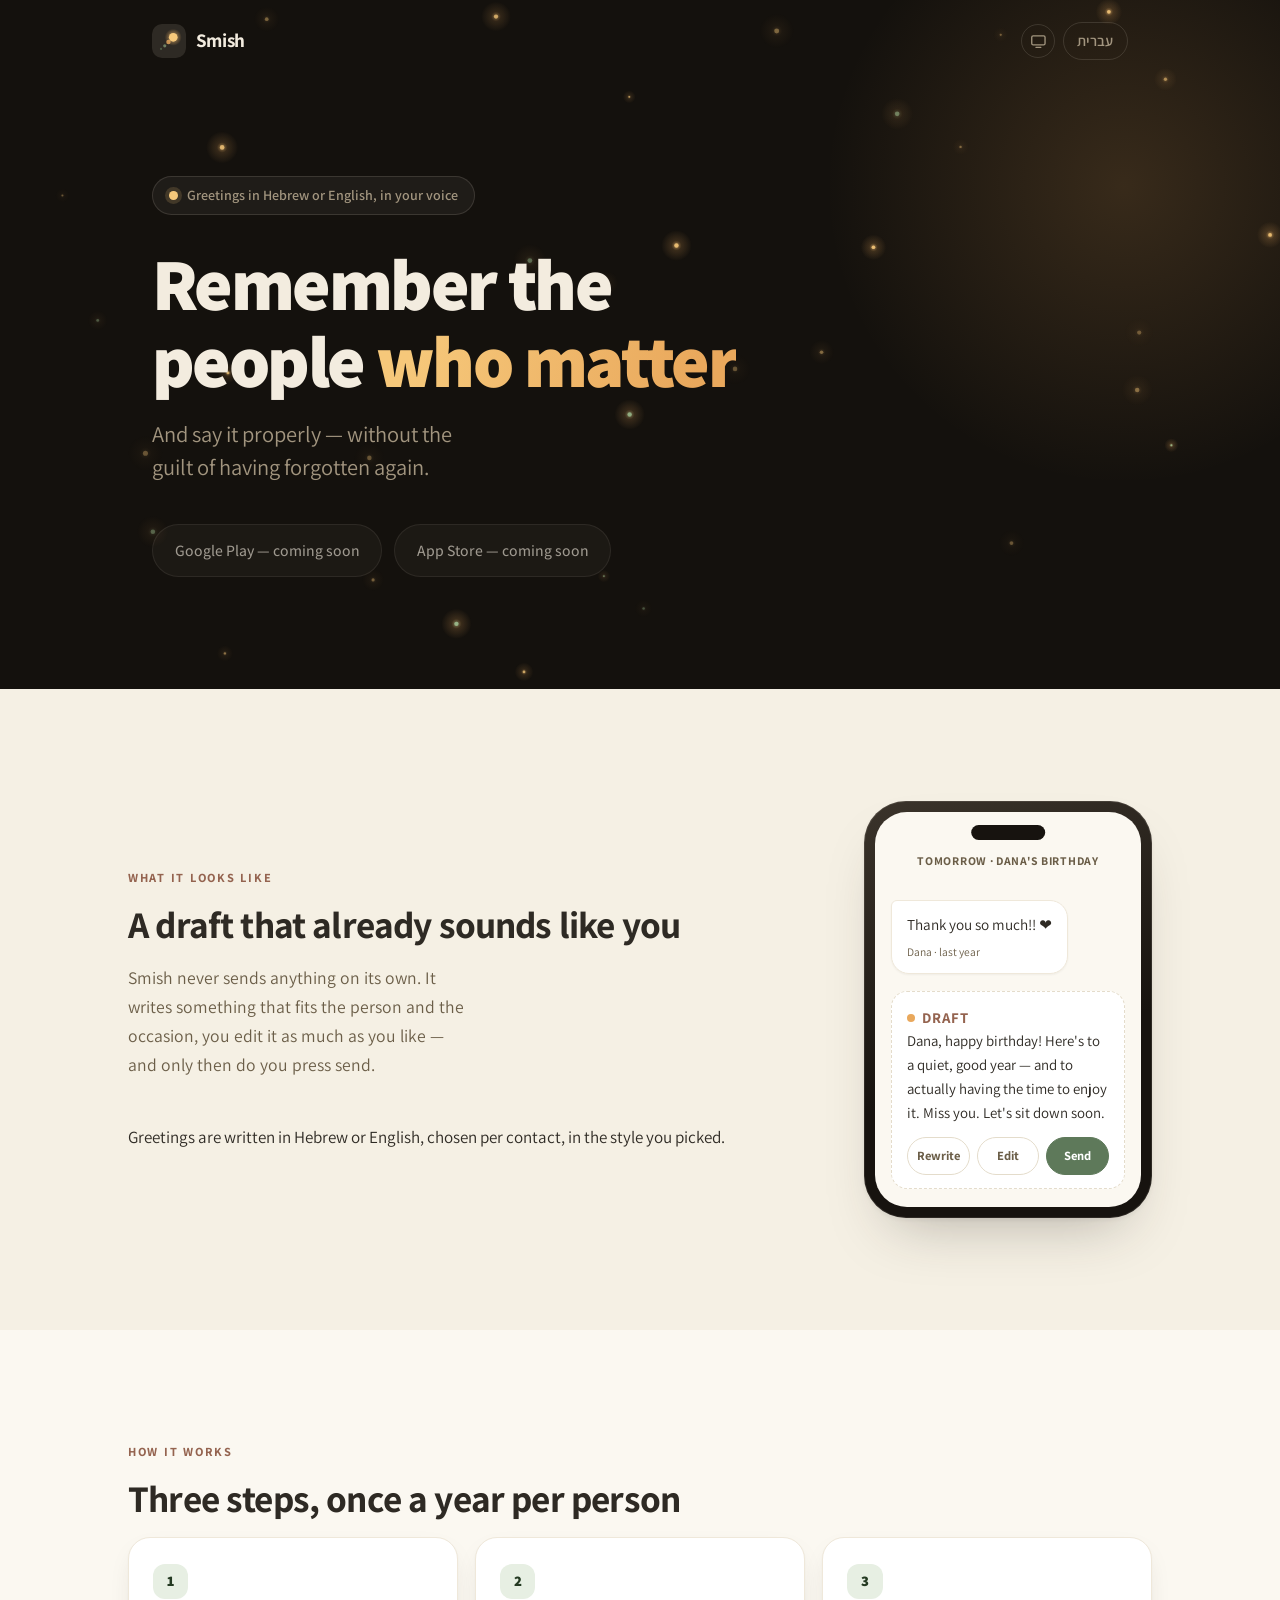
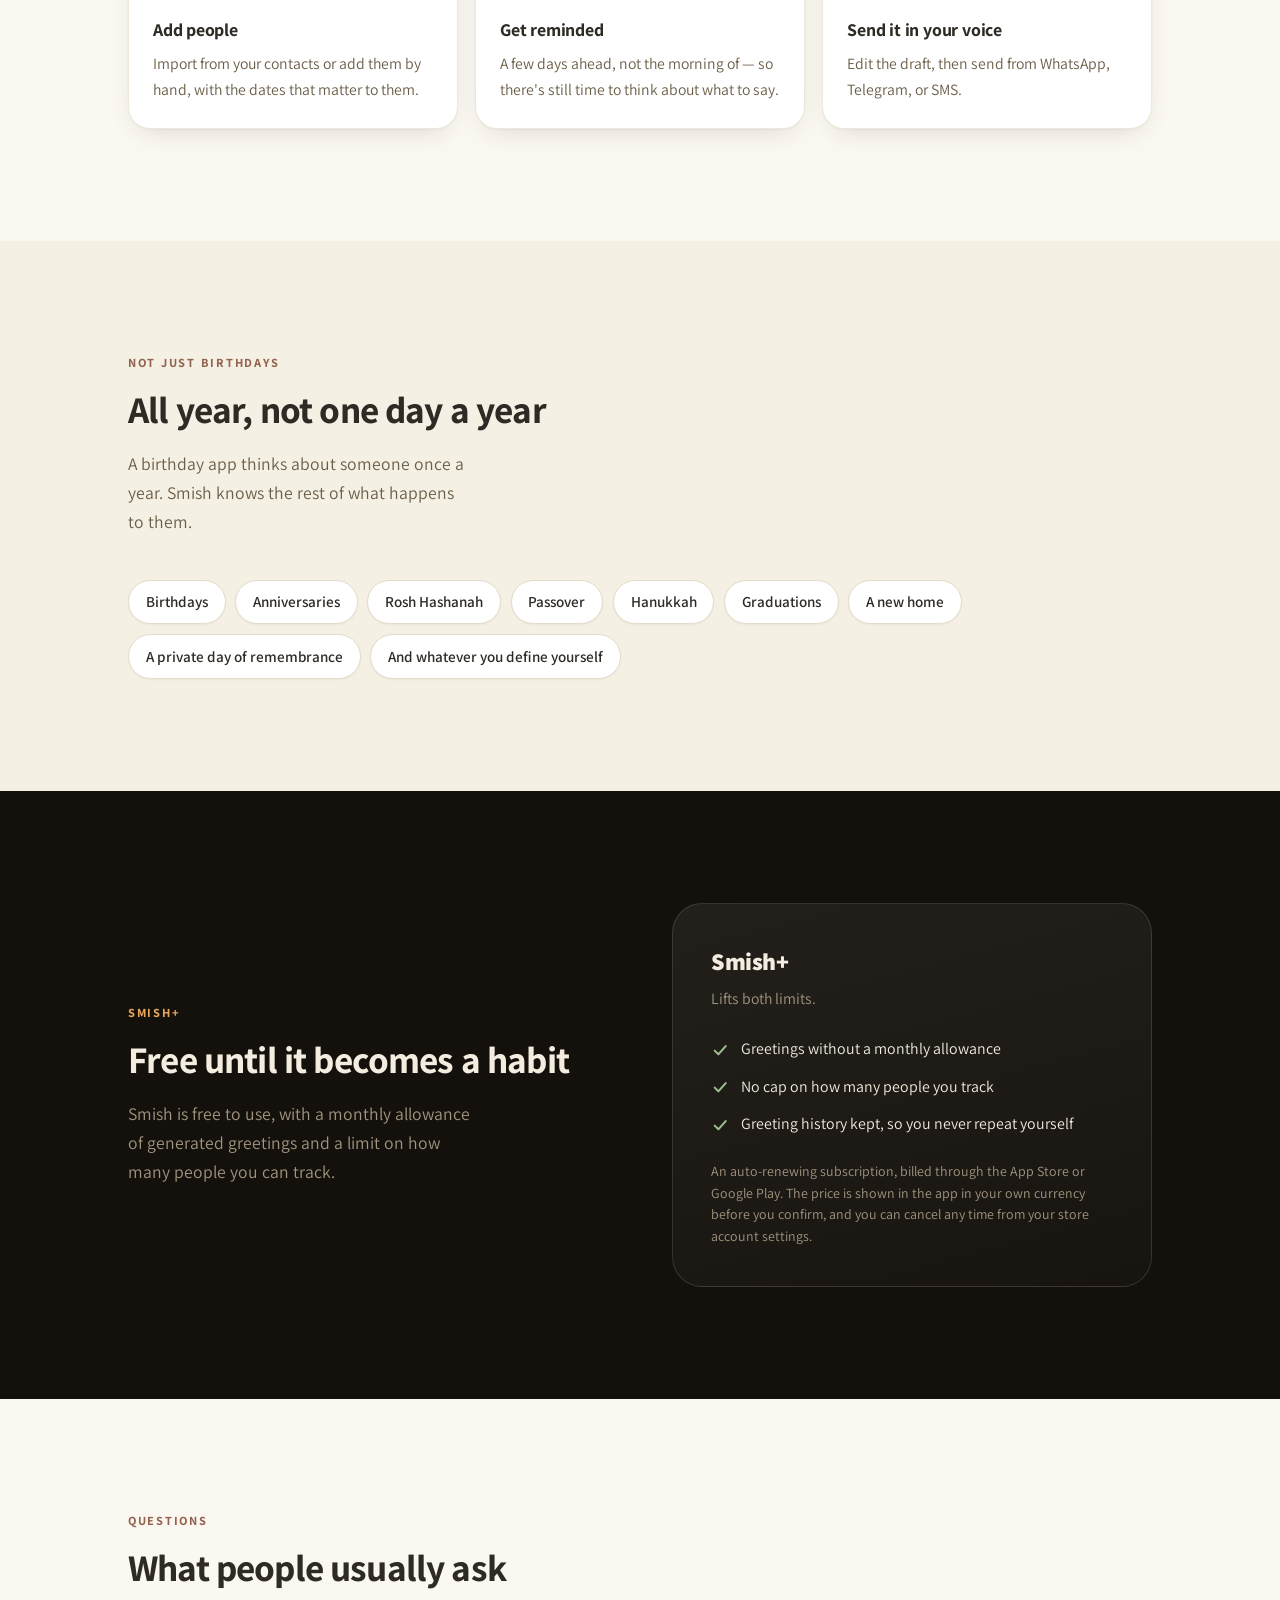
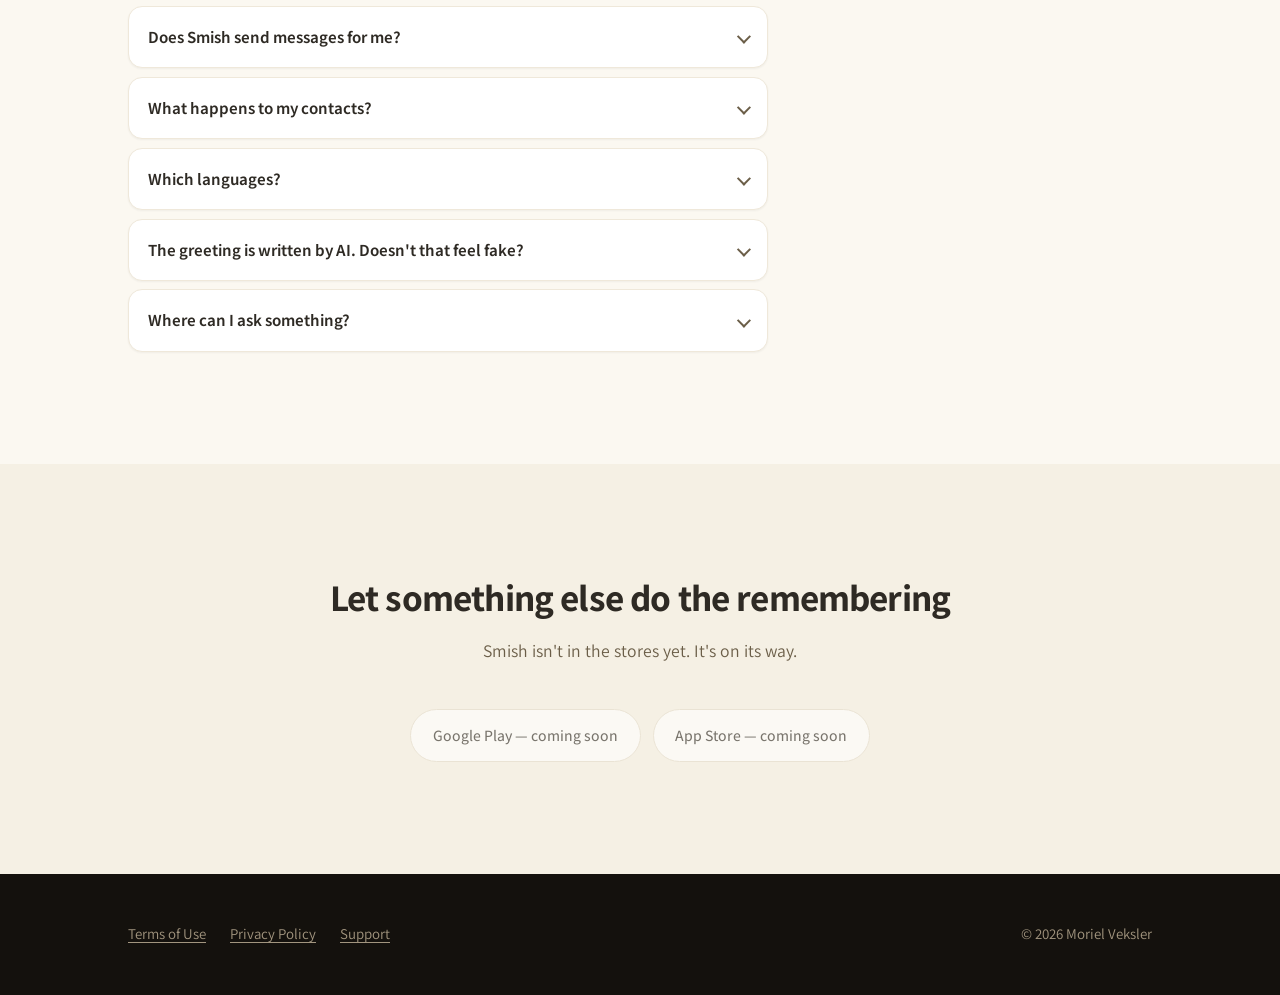
==== commit fcd29652: "Add a theme switcher, so a dark OS is no longer the only vote The site was already light by default," ====
--- a/en/index.html
+++ b/en/index.html
@@ -31,6 +31,12 @@
 <meta name="theme-color" content="#14110D">
 
 <link rel="preload" as="font" type="font/woff2" href="../assets/fonts/assistant-latin.woff2" crossorigin>
+<script>
+/* Set the chosen theme before first paint, so a reload never flashes the
+   wrong one. Everything else lives in assets/site.js. */
+(function(){try{var t=localStorage.getItem("smish-theme");
+if(t==="light"||t==="dark")document.documentElement.setAttribute("data-theme",t);}catch(e){}})();
+</script>
 <link rel="stylesheet" href="../assets/site.css">
 
 <script type="application/ld+json">
@@ -57,9 +63,20 @@
 
   <div class="masthead">
     <a class="brand" href="./"><img src="../assets/mark.svg" alt="" width="34" height="34">Smish</a>
-    <nav aria-label="Language">
-      <a class="lang-switch" href="../" hreflang="he" lang="he">עברית</a>
-    </nav>
+    <div class="masthead__tools">
+      <button class="theme-toggle" type="button" data-theme-toggle
+              aria-label="Theme: follow system"
+              data-label-system="Theme: follow system"
+              data-label-light="Theme: light"
+              data-label-dark="Theme: dark">
+        <svg class="i-system" viewBox="0 0 24 24" fill="none" stroke="currentColor" stroke-width="1.9" stroke-linecap="round" stroke-linejoin="round" aria-hidden="true"><rect x="2.5" y="4" width="19" height="13" rx="2"/><path d="M8.5 20.5h7"/></svg>
+        <svg class="i-light" viewBox="0 0 24 24" fill="none" stroke="currentColor" stroke-width="1.9" stroke-linecap="round" stroke-linejoin="round" aria-hidden="true"><circle cx="12" cy="12" r="4.2"/><path d="M12 2.4v2.2M12 19.4v2.2M4.2 12H2M22 12h-2.2M6.5 6.5 4.9 4.9M19.1 19.1l-1.6-1.6M17.5 6.5l1.6-1.6M4.9 19.1l1.6-1.6"/></svg>
+        <svg class="i-dark" viewBox="0 0 24 24" fill="none" stroke="currentColor" stroke-width="1.9" stroke-linecap="round" stroke-linejoin="round" aria-hidden="true"><path d="M20.5 14.6A8.6 8.6 0 1 1 9.4 3.5a6.9 6.9 0 0 0 11.1 11.1z"/></svg>
+      </button>
+      <nav aria-label="Language">
+        <a class="lang-switch" href="../" hreflang="he" lang="he">עברית</a>
+      </nav>
+    </div>
   </div>
 
   <div class="hero__inner">
--- a/assets/site.css
+++ b/assets/site.css
@@ -61,8 +61,11 @@
   --shadow-lg: 0 2px 4px rgba(46, 42, 36, .05), 0 30px 60px -28px rgba(46, 42, 36, .34);
 }
 
+/* Three theme states. Bare :root is light. The OS preference applies only
+   while the visitor has not explicitly chosen light, and an explicit choice
+   wins in both directions — so the masthead toggle can override a dark OS. */
 @media (prefers-color-scheme: dark) {
-  :root {
+  :root:not([data-theme="light"]) {
     --bg: #1C1813;
     --fg: #EDE6D8;
     --muted: #B6AB97;
@@ -80,6 +83,27 @@
     --shadow-lg: 0 2px 4px rgba(0, 0, 0, .5), 0 30px 60px -28px rgba(0, 0, 0, .9);
   }
 }
+
+:root[data-theme="dark"] {
+    --bg: #1C1813;
+    --fg: #EDE6D8;
+    --muted: #B6AB97;
+    --surface: #262019;
+    --surface-sunk: #201B15;
+    --line: #3A3228;
+    --line-soft: #2E2720;
+    --primary: #7FA875;
+    --primary-ink: #DCEBD6;
+    --primary-wash: #324230;
+    --accent: #D9A491;
+
+    --shadow-sm: 0 1px 2px rgba(0, 0, 0, .4);
+    --shadow: 0 1px 2px rgba(0, 0, 0, .4), 0 10px 30px -14px rgba(0, 0, 0, .75);
+    --shadow-lg: 0 2px 4px rgba(0, 0, 0, .5), 0 30px 60px -28px rgba(0, 0, 0, .9);
+}
+
+:root[data-theme="light"] { color-scheme: light; }
+:root[data-theme="dark"] { color-scheme: dark; }
 
 *, *::before, *::after { box-sizing: border-box; }
 
@@ -190,7 +214,38 @@
 .masthead--plain .brand { color: var(--fg); }
 .brand img { display: block; width: 34px; height: 34px; border-radius: 10px; }
 
-.masthead nav { margin-inline-start: auto; }
+.masthead__tools {
+  margin-inline-start: auto;
+  display: flex;
+  align-items: center;
+  gap: .5rem;
+}
+
+.theme-toggle {
+  display: grid;
+  place-items: center;
+  width: 2.1rem;
+  height: 2.1rem;
+  padding: 0;
+  border: 1px solid var(--night-line);
+  border-radius: 999px;
+  background: none;
+  color: var(--night-muted);
+  cursor: pointer;
+  font: inherit;
+  transition: color 160ms ease, border-color 160ms ease;
+}
+.theme-toggle:hover { color: var(--night-fg); border-color: var(--night-muted); }
+.masthead--plain .theme-toggle { border-color: var(--line); color: var(--muted); }
+.masthead--plain .theme-toggle:hover { color: var(--fg); border-color: var(--muted); }
+
+.theme-toggle svg { width: 1.05rem; height: 1.05rem; display: none; }
+.theme-toggle[data-mode="system"] .i-system,
+.theme-toggle[data-mode="light"] .i-light,
+.theme-toggle[data-mode="dark"] .i-dark { display: block; }
+/* Before the script runs there is no mode yet — show the system glyph so the
+   control is never an empty circle. */
+.theme-toggle:not([data-mode]) .i-system { display: block; }
 
 .lang-switch {
   display: inline-block;
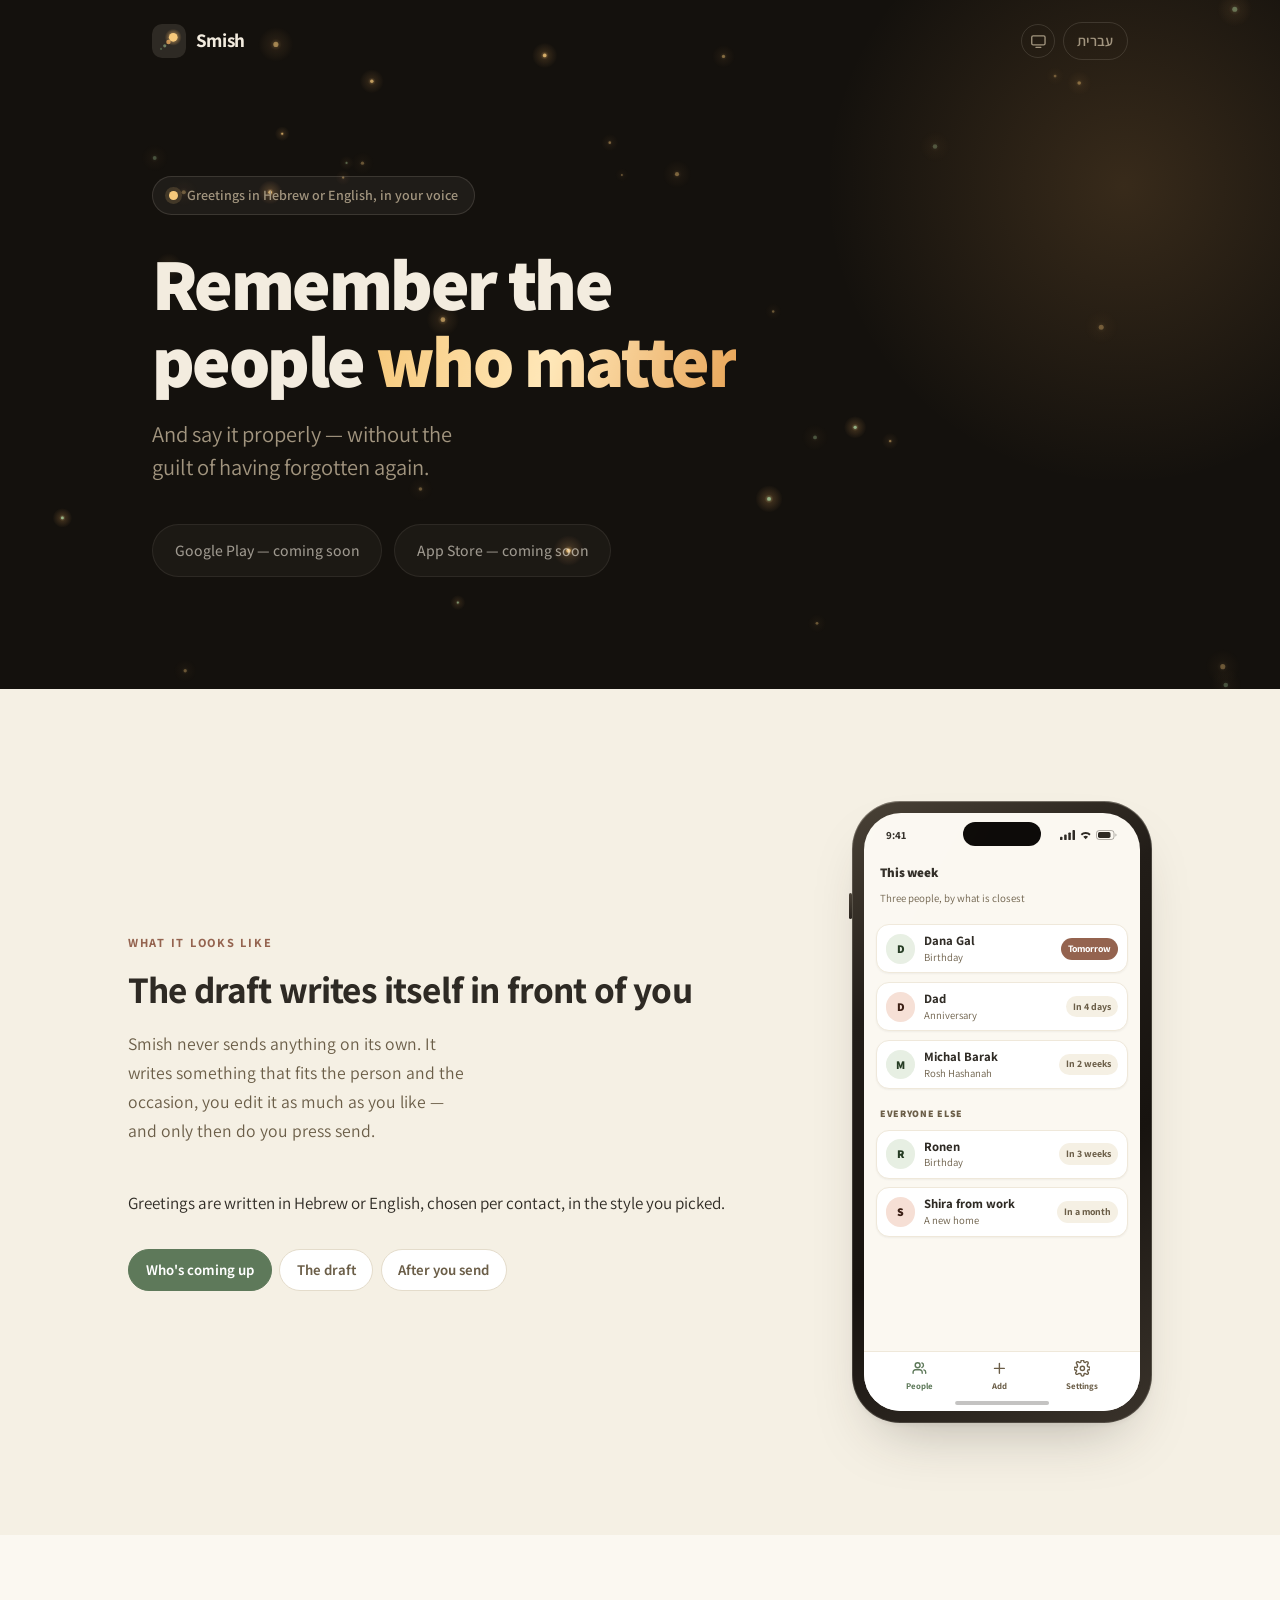
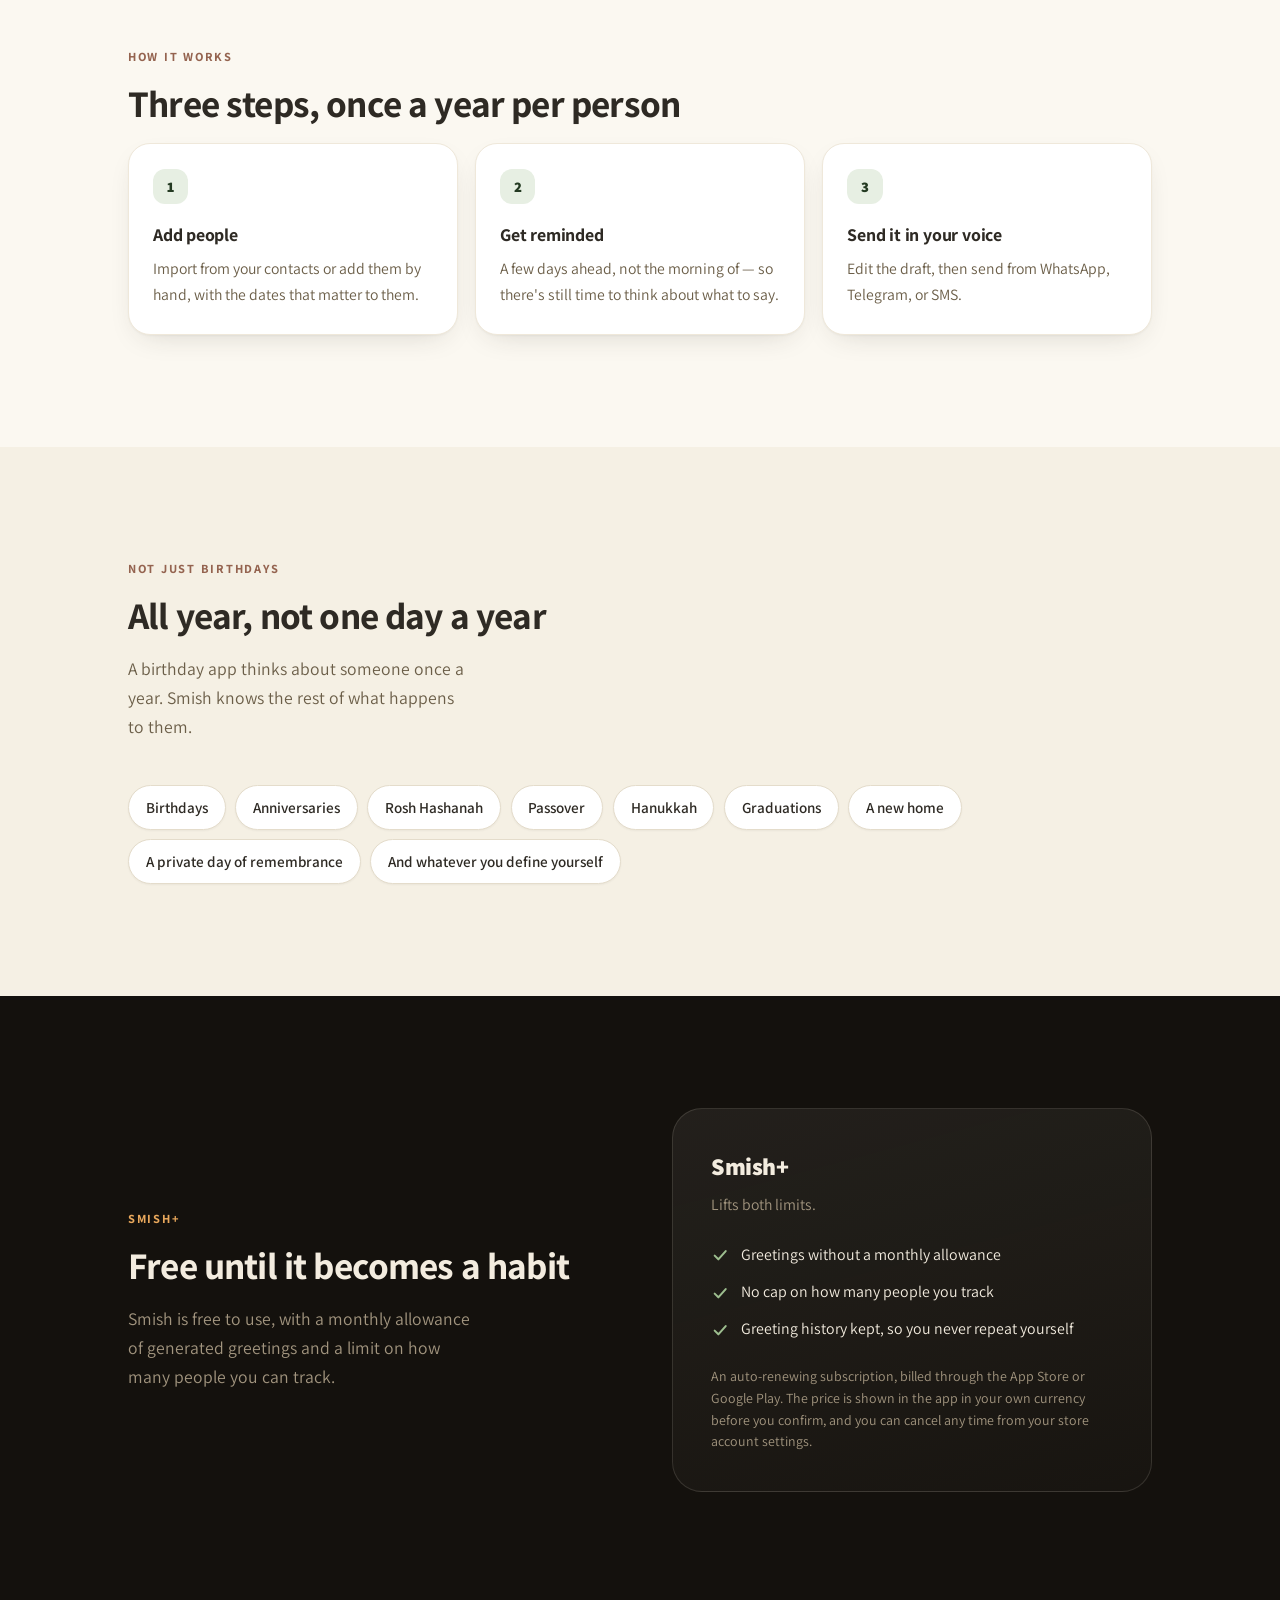
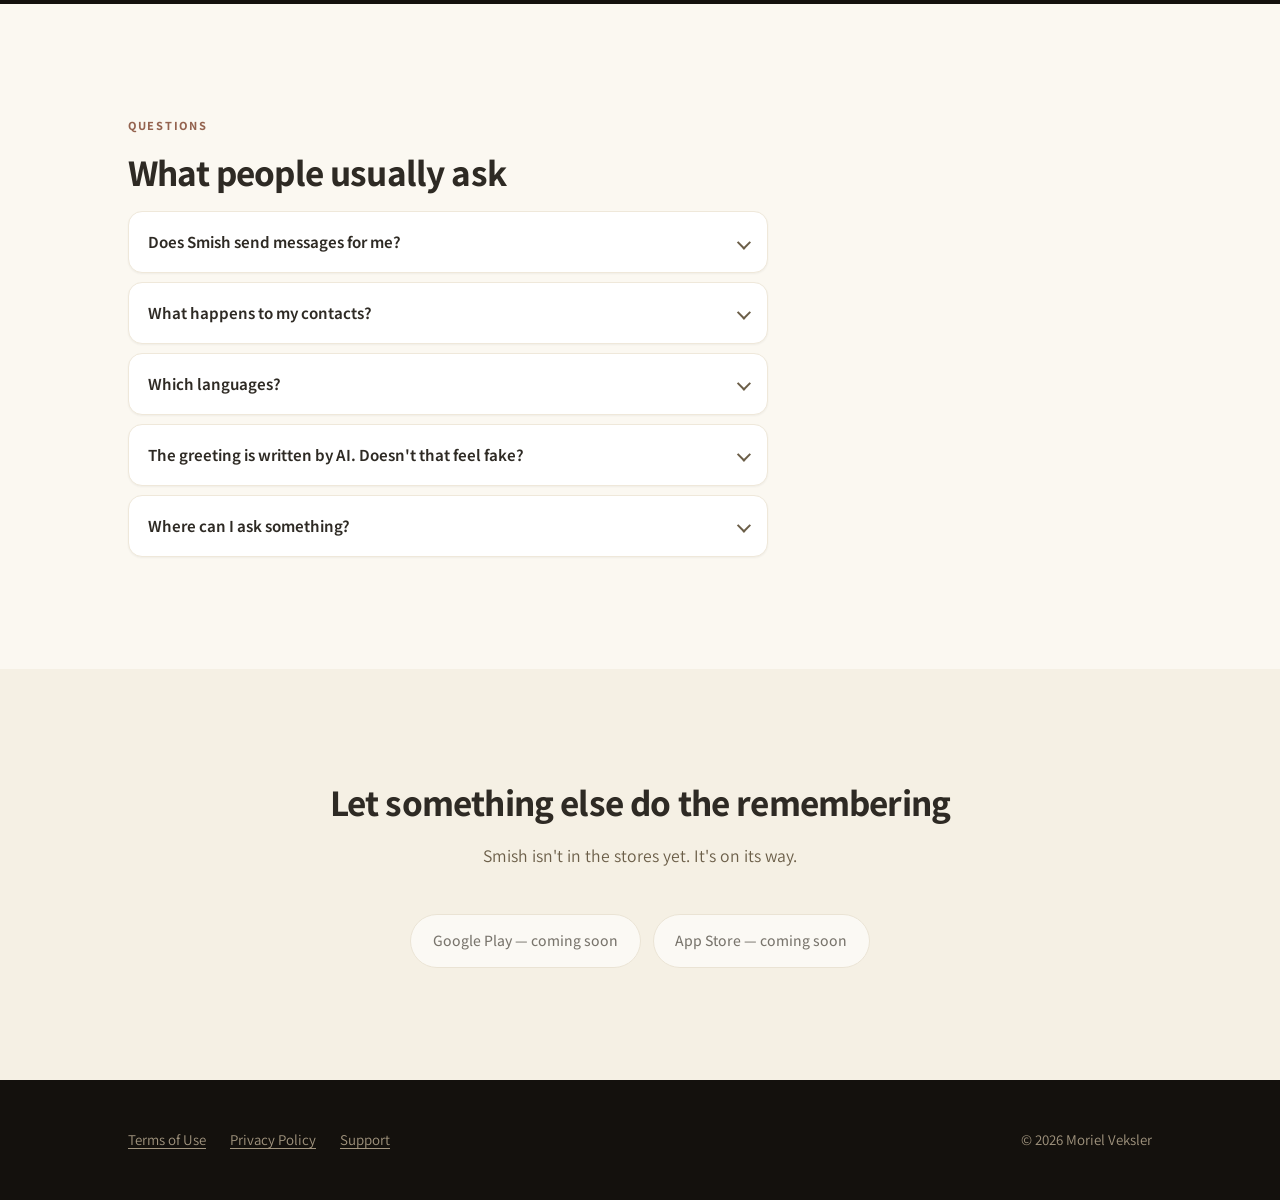
==== commit 22cfbc5e: "Give the page a device, and a reason to watch it The showcase was a static card in a rounded rectang" ====
--- a/en/index.html
+++ b/en/index.html
@@ -38,6 +38,7 @@
 if(t==="light"||t==="dark")document.documentElement.setAttribute("data-theme",t);}catch(e){}})();
 </script>
 <link rel="stylesheet" href="../assets/site.css">
+<link rel="stylesheet" href="../assets/device.css">
 
 <script type="application/ld+json">
 {
@@ -56,6 +57,8 @@
 </head>
 <body>
 
+<div class="progress" aria-hidden="true"></div>
+
 <a class="skip" href="#main">Skip to content</a>
 
 <header class="hero">
@@ -93,38 +96,104 @@
 <main id="main" tabindex="-1">
 
   <section class="band band--sunk">
-    <div class="band__inner showcase">
+    <div class="band__inner stage" data-stage>
       <div class="reveal">
         <p class="eyebrow">What it looks like</p>
-        <h2 class="section-title">A draft that already sounds like you</h2>
-        <p class="section-lede">Smish never sends anything on its own. It writes something
-        that fits the person and the occasion, you edit it as much as you like — and only
-        then do you press send.</p>
-        <p>Greetings are written in Hebrew or English, chosen per contact, in the style
-        you picked.</p>
-      </div>
-
-      <div class="phone reveal" aria-hidden="true">
-        <div class="phone__screen">
-          <div class="chat">
-            <p class="chat__day">Tomorrow · Dana's birthday</p>
-
-            <div class="bubble bubble--them">
-              Thank you so much!! ❤️
-              <span class="bubble__meta">Dana · last year</span>
-            </div>
-
-            <div class="draft">
-              <p class="draft__label"><span class="spark"></span>Draft</p>
-              <p>Dana, happy birthday! Here's to a quiet, good year — and to actually
-              having the time to enjoy it. Miss you. Let's sit down soon.</p>
-              <div class="draft__actions">
-                <span class="pill">Rewrite</span>
-                <span class="pill">Edit</span>
-                <span class="pill pill--go">Send</span>
+        <h2 class="section-title">The draft writes itself in front of you</h2>
+        <p class="section-lede">Smish never sends anything on its own. It writes something that fits the person and the occasion, you edit it as much as you like — and only then do you press send.</p>
+        <p>Greetings are written in Hebrew or English, chosen per contact, in the style you picked.</p>
+
+        <div class="tabs" role="tablist" aria-label="App screens">
+          <button class="tab" role="tab" type="button" id="tab-list" aria-controls="scr-list" aria-selected="true">Who's coming up</button>
+          <button class="tab" role="tab" type="button" id="tab-draft" aria-controls="scr-draft" aria-selected="false" tabindex="-1">The draft</button>
+          <button class="tab" role="tab" type="button" id="tab-sent" aria-controls="scr-sent" aria-selected="false" tabindex="-1">After you send</button>
+        </div>
+      </div>
+
+      <div class="device reveal">
+        <div class="device__frame">
+          <span class="device__btn device__btn--silent" aria-hidden="true"></span>
+          <span class="device__btn device__btn--up" aria-hidden="true"></span>
+          <span class="device__btn device__btn--down" aria-hidden="true"></span>
+          <span class="device__btn device__btn--power" aria-hidden="true"></span>
+
+          <div class="device__screen">
+            <span class="device__island" aria-hidden="true"></span>
+
+            <div class="statusbar" aria-hidden="true">
+              <span class="statusbar__time">9:41</span>
+              <span class="statusbar__icons"><svg viewBox="0 0 18 12" fill="currentColor" aria-hidden="true"><rect x="0" y="8" width="3" height="4" rx="1"/><rect x="5" y="5.5" width="3" height="6.5" rx="1"/><rect x="10" y="3" width="3" height="9" rx="1"/><rect x="15" y="0" width="3" height="12" rx="1"/></svg><svg viewBox="0 0 16 12" fill="currentColor" aria-hidden="true"><path d="M8 11.2 6.1 9.1a2.9 2.9 0 0 1 3.8 0zM3.6 6.6 2 4.9a8.7 8.7 0 0 1 12 0l-1.6 1.7a6.4 6.4 0 0 0-8.8 0zm1.5 1.6a4.2 4.2 0 0 1 5.8 0L9.4 9.6a2 2 0 0 0-2.8 0z"/></svg><svg viewBox="0 0 26 12" fill="none" aria-hidden="true"><rect x=".6" y=".6" width="21" height="10.8" rx="3.2" stroke="currentColor" stroke-opacity=".45"/><rect x="2.4" y="2.4" width="15" height="7.2" rx="2" fill="currentColor"/><path d="M23.4 4.2v3.6a2 2 0 0 0 0-3.6z" fill="currentColor" fill-opacity=".45"/></svg></span>
+            </div>
+
+            <div class="screens">
+
+              <div class="screen is-active" data-screen="list" role="tabpanel" id="scr-list" aria-labelledby="tab-list">
+                <p class="screen__title">This week</p>
+                <p class="screen__sub">Three people, by what is closest</p>
+            <div class="row row--due">
+              <span class="row__av" aria-hidden="true">D</span>
+              <span class="row__body"><span class="row__name">Dana Gal</span><span class="row__meta">Birthday</span></span>
+              <span class="row__when">Tomorrow</span>
+            </div>
+            <div class="row">
+              <span class="row__av row__av--warm" aria-hidden="true">D</span>
+              <span class="row__body"><span class="row__name">Dad</span><span class="row__meta">Anniversary</span></span>
+              <span class="row__when">In 4 days</span>
+            </div>
+            <div class="row">
+              <span class="row__av" aria-hidden="true">M</span>
+              <span class="row__body"><span class="row__name">Michal Barak</span><span class="row__meta">Rosh Hashanah</span></span>
+              <span class="row__when">In 2 weeks</span>
+            </div>
+
+            <p class="screen__divider">Everyone else</p>
+            <div class="row">
+              <span class="row__av" aria-hidden="true">R</span>
+              <span class="row__body"><span class="row__name">Ronen</span><span class="row__meta">Birthday</span></span>
+              <span class="row__when">In 3 weeks</span>
+            </div>
+            <div class="row">
+              <span class="row__av row__av--warm" aria-hidden="true">S</span>
+              <span class="row__body"><span class="row__name">Shira from work</span><span class="row__meta">A new home</span></span>
+              <span class="row__when">In a month</span>
+            </div>
               </div>
-            </div>
+
+              <div class="screen" data-screen="draft" role="tabpanel" id="scr-draft" aria-labelledby="tab-draft">
+                <p class="screen__title">Dana Gal</p>
+                <p class="screen__sub">Birthday · tomorrow</p>
+                <div class="draft-card">
+                  <p class="draft-card__label"><span class="spark" aria-hidden="true"></span>Draft</p>
+                  <p class="typed">Dana, happy birthday! Here's to a quiet, good year — and to actually having the time to enjoy it. Miss you. Let's sit down soon.</p>
+                  <div class="acts">
+                    <span class="act">Rewrite</span>
+                    <span class="act">Edit</span>
+                    <span class="act act--go">Send</span>
+                  </div>
+                </div>
+              </div>
+
+              <div class="screen" data-screen="sent" role="tabpanel" id="scr-sent" aria-labelledby="tab-sent">
+                <p class="screen__title">Dana Gal</p>
+                <p class="screen__sub">WhatsApp</p>
+                <div class="thread">
+                  <p class="msg msg--out">Dana, happy birthday! Here's to a quiet, good year — and to actually having the time to enjoy it.<span class="msg__tick">9:41 ✓✓</span></p>
+                  <p class="msg msg--in">Thank you so much!! ❤️</p>
+                  <span class="toast">Saved to history</span>
+                </div>
+              </div>
+
+            </div>
+
+            <nav class="tabbar" aria-hidden="true">
+              <span class="is-on"><svg viewBox="0 0 24 24" fill="none" stroke="currentColor" stroke-width="2" stroke-linecap="round" stroke-linejoin="round" aria-hidden="true"><path d="M16 19v-1.6a3.4 3.4 0 0 0-3.4-3.4H6.4A3.4 3.4 0 0 0 3 17.4V19"/><circle cx="9.5" cy="7.5" r="3.5"/><path d="M21 19v-1.6a3.4 3.4 0 0 0-2.6-3.3M15.5 4.2a3.5 3.5 0 0 1 0 6.6"/></svg>People</span>
+              <span><svg viewBox="0 0 24 24" fill="none" stroke="currentColor" stroke-width="2" stroke-linecap="round" aria-hidden="true"><path d="M12 5v14M5 12h14"/></svg>Add</span>
+              <span><svg viewBox="0 0 24 24" fill="none" stroke="currentColor" stroke-width="2" stroke-linecap="round" stroke-linejoin="round" aria-hidden="true"><circle cx="12" cy="12" r="3"/><path d="M19.4 15a1.6 1.6 0 0 0 .3 1.8l.1.1a2 2 0 1 1-2.8 2.8l-.1-.1a1.6 1.6 0 0 0-2.7 1.1V21a2 2 0 1 1-4 0v-.1A1.6 1.6 0 0 0 7.9 19.4a1.6 1.6 0 0 0-1.8.3l-.1.1a2 2 0 1 1-2.8-2.8l.1-.1a1.6 1.6 0 0 0-1.1-2.7H2a2 2 0 1 1 0-4h.1A1.6 1.6 0 0 0 4.6 7.9a1.6 1.6 0 0 0-.3-1.8l-.1-.1a2 2 0 1 1 2.8-2.8l.1.1a1.6 1.6 0 0 0 1.8.3H9a1.6 1.6 0 0 0 1-1.5V2a2 2 0 1 1 4 0v.1a1.6 1.6 0 0 0 2.7 1.1l.1-.1a2 2 0 1 1 2.8 2.8l-.1.1a1.6 1.6 0 0 0-.3 1.8V9a1.6 1.6 0 0 0 1.5 1H21a2 2 0 1 1 0 4h-.1a1.6 1.6 0 0 0-1.5 1z"/></svg>Settings</span>
+            </nav>
+            <span class="tabbar__home" aria-hidden="true"></span>
           </div>
+
+          <span class="device__glare" aria-hidden="true"></span>
         </div>
       </div>
     </div>
@@ -137,17 +206,17 @@
         <h2 class="section-title">Three steps, once a year per person</h2>
       </div>
       <ol class="steps">
-        <li class="reveal">
+        <li class="reveal spot">
           <span class="n" aria-hidden="true">1</span>
           <h3>Add people</h3>
           <p>Import from your contacts or add them by hand, with the dates that matter to them.</p>
         </li>
-        <li class="reveal">
+        <li class="reveal spot">
           <span class="n" aria-hidden="true">2</span>
           <h3>Get reminded</h3>
           <p>A few days ahead, not the morning of — so there's still time to think about what to say.</p>
         </li>
-        <li class="reveal">
+        <li class="reveal spot">
           <span class="n" aria-hidden="true">3</span>
           <h3>Send it in your voice</h3>
           <p>Edit the draft, then send from WhatsApp, Telegram, or SMS.</p>
@@ -185,7 +254,7 @@
         greetings and a limit on how many people you can track.</p>
       </div>
 
-      <div class="plan">
+      <div class="plan spot">
         <h3>Smish+</h3>
         <p class="plan__sub">Lifts both limits.</p>
         <ul>
@@ -272,5 +341,6 @@
 </footer>
 
 <script src="../assets/site.js" defer></script>
+<script src="../assets/showcase.js" defer></script>
 </body>
 </html>
--- a/assets/device.css
+++ b/assets/device.css
@@ -0,0 +1,452 @@
+/* The device showcase: a phone that actually looks like a phone, three
+   switchable screens, and the effects that carry the page.
+   Loaded after site.css; every motion here is disabled by the
+   prefers-reduced-motion block at the end. */
+
+/* ---------- scroll progress ---------- */
+
+.progress {
+  position: fixed;
+  inset-inline: 0;
+  top: 0;
+  z-index: 30;
+  height: 2px;
+  background: linear-gradient(90deg, var(--ember-deep), var(--ember));
+  transform: scaleX(0);
+  transform-origin: left center;
+  will-change: transform;
+  pointer-events: none;
+}
+[dir="rtl"] .progress { transform-origin: right center; }
+
+/* ---------- hero entrance ---------- */
+
+@keyframes rise {
+  from { opacity: 0; transform: translateY(22px); }
+  to   { opacity: 1; transform: none; }
+}
+html.js .hero__inner > * { animation: rise .85s cubic-bezier(.2, .7, 0, 1) backwards; }
+html.js .hero__badge  { animation-delay: .05s; }
+html.js .hero h1      { animation-delay: .14s; }
+html.js .hero__lede   { animation-delay: .24s; }
+html.js .hero .stores { animation-delay: .34s; }
+
+/* The gradient sweeps across the highlighted words once, on arrival. */
+@keyframes sweep { to { background-position: 200% 0; } }
+html.js .glow {
+  background: linear-gradient(105deg,
+    var(--ember) 0%, #FFE7B8 25%, var(--ember-deep) 50%,
+    var(--ember) 75%, var(--ember-deep) 100%);
+  background-size: 200% 100%;
+  -webkit-background-clip: text;
+  background-clip: text;
+  animation: sweep 2.6s cubic-bezier(.4, 0, .2, 1) .7s both;
+}
+
+/* ---------- pointer spotlight on cards ---------- */
+
+.spot { position: relative; isolation: isolate; }
+.spot::before {
+  content: "";
+  position: absolute;
+  inset: 0;
+  z-index: -1;
+  border-radius: inherit;
+  opacity: 0;
+  transition: opacity 260ms ease;
+  background: radial-gradient(
+    16rem circle at var(--mx, 50%) var(--my, 0%),
+    color-mix(in srgb, var(--primary) 13%, transparent),
+    transparent 68%);
+}
+.spot:hover::before { opacity: 1; }
+.band--night .spot::before {
+  background: radial-gradient(
+    18rem circle at var(--mx, 50%) var(--my, 0%),
+    rgba(246, 200, 122, .12), transparent 66%);
+}
+
+/* ---------- the showcase ---------- */
+
+.stage { display: grid; gap: clamp(2rem, 5vw, 3.5rem); align-items: center; }
+@media (min-width: 58rem) {
+  .stage { grid-template-columns: minmax(0, 1fr) auto; }
+}
+
+.tabs {
+  display: flex;
+  flex-wrap: wrap;
+  gap: .45rem;
+  margin: 2rem 0 0;
+  padding: 0;
+}
+.tab {
+  appearance: none;
+  border: 1px solid var(--line);
+  background: var(--surface);
+  color: var(--muted);
+  font: inherit;
+  font-size: .93rem;
+  font-weight: 650;
+  padding: .5rem 1.05rem;
+  border-radius: 999px;
+  cursor: pointer;
+  transition: color 180ms ease, border-color 180ms ease, background 180ms ease;
+}
+.tab:hover { color: var(--fg); }
+.tab[aria-selected="true"] {
+  background: var(--primary);
+  border-color: var(--primary);
+  color: #fff;
+}
+
+/* ---------- the device ---------- */
+
+.device {
+  --w: 300px;
+  --bezel: 12px;
+  width: var(--w);
+  margin-inline: auto;
+  position: relative;
+  perspective: 1400px;
+}
+
+.device__frame {
+  position: relative;
+  padding: var(--bezel);
+  border-radius: 48px;
+  background:
+    linear-gradient(150deg, #4A4237 0%, #221D18 28%, #17130F 62%, #3A332B 100%);
+  box-shadow:
+    var(--shadow-lg),
+    inset 0 0 0 1px rgba(243, 236, 223, .16),
+    inset 0 1px 1px rgba(243, 236, 223, .22);
+  transition: transform 500ms cubic-bezier(.2, .7, 0, 1);
+  transform-style: preserve-3d;
+}
+html.js .device:hover .device__frame { transform: translateY(-6px) rotateX(2deg); }
+
+/* side buttons, so the silhouette reads as hardware rather than a rectangle */
+.device__btn {
+  position: absolute;
+  width: 3px;
+  border-radius: 3px;
+  background: linear-gradient(180deg, #4A4237, #2A241E);
+}
+.device__btn--silent { inset-inline-start: -3px; top: 92px;  height: 26px; }
+.device__btn--up     { inset-inline-start: -3px; top: 134px; height: 46px; }
+.device__btn--down   { inset-inline-start: -3px; top: 190px; height: 46px; }
+.device__btn--power  { inset-inline-end: -3px;   top: 158px; height: 68px; }
+
+.device__screen {
+  position: relative;
+  border-radius: 37px;
+  background: var(--bg);
+  overflow: hidden;
+  aspect-ratio: 9 / 19.5;
+  display: flex;
+  flex-direction: column;
+}
+
+.device__island {
+  position: absolute;
+  top: 9px;
+  left: 50%;
+  transform: translateX(-50%);
+  width: 78px;
+  height: 24px;
+  border-radius: 999px;
+  background: #0C0A08;
+  z-index: 4;
+}
+
+/* a single soft diagonal reflection across the glass */
+.device__glare {
+  position: absolute;
+  inset: var(--bezel);
+  border-radius: 37px;
+  z-index: 5;
+  pointer-events: none;
+  background: linear-gradient(118deg,
+    rgba(255, 255, 255, .16) 0%,
+    rgba(255, 255, 255, .05) 22%,
+    transparent 42%);
+  mix-blend-mode: soft-light;
+}
+
+/* ---------- status bar ---------- */
+
+.statusbar {
+  flex: none;
+  display: flex;
+  align-items: center;
+  justify-content: space-between;
+  padding: 13px 22px 4px;
+  font-size: 11px;
+  font-weight: 700;
+  color: var(--fg);
+  letter-spacing: .01em;
+  z-index: 3;
+}
+.statusbar svg { display: block; height: 10px; width: auto; }
+.statusbar__icons { display: flex; align-items: center; gap: 4px; }
+
+/* ---------- screens ---------- */
+
+.screens { position: relative; flex: 1; min-height: 0; }
+
+.screen {
+  position: absolute;
+  inset: 0;
+  padding: 14px 12px 16px;
+  display: flex;
+  flex-direction: column;
+  gap: .55rem;
+  opacity: 0;
+  visibility: hidden;
+  transform: translateY(8px) scale(.985);
+  transition: opacity 340ms ease, transform 340ms cubic-bezier(.2, .7, 0, 1), visibility 340ms;
+}
+.screen.is-active { opacity: 1; visibility: visible; transform: none; }
+
+.screen__title {
+  font-size: .82rem;
+  font-weight: 800;
+  letter-spacing: -.01em;
+  margin: 0 0 .2rem;
+  padding-inline: 4px;
+}
+.screen__sub {
+  font-size: .68rem;
+  color: var(--muted);
+  margin: -.35rem 0 .45rem;
+  padding-inline: 4px;
+}
+
+/* --- screen 1: the list --- */
+
+.row {
+  display: flex;
+  align-items: center;
+  gap: .55rem;
+  padding: .5rem .55rem;
+  border-radius: 13px;
+  background: var(--surface);
+  border: 1px solid var(--line-soft);
+  box-shadow: var(--shadow-sm);
+}
+.row__av {
+  flex: none;
+  width: 1.85rem;
+  height: 1.85rem;
+  border-radius: 50%;
+  display: grid;
+  place-items: center;
+  font-size: .74rem;
+  font-weight: 800;
+  background: var(--primary-wash);
+  color: var(--primary-ink);
+}
+.row__av--warm { background: var(--accent-wash, #F6DFD5); color: #3A1E14; }
+.row__body { min-width: 0; flex: 1; }
+.row__name { display: block; font-size: .8rem; font-weight: 700; line-height: 1.3; }
+.row__meta { display: block; font-size: .67rem; color: var(--muted); line-height: 1.35; }
+.row__when {
+  flex: none;
+  font-size: .62rem;
+  font-weight: 700;
+  padding: .16rem .45rem;
+  border-radius: 999px;
+  background: var(--surface-sunk);
+  color: var(--muted);
+}
+.row--due .row__when { background: var(--accent); color: #fff; }
+
+/* the app's own labelled divider between what is due and what is not */
+.screen__divider {
+  margin: .5rem 0 -.1rem;
+  padding-inline: 4px;
+  font-size: .62rem;
+  font-weight: 800;
+  letter-spacing: .07em;
+  text-transform: uppercase;
+  color: var(--muted);
+}
+:lang(he) .screen__divider { letter-spacing: 0; text-transform: none; font-size: .68rem; }
+
+/* --- screen 2: the draft --- */
+
+.note-line {
+  font-size: .66rem;
+  color: var(--muted);
+  padding-inline: 4px;
+  margin: 0;
+}
+
+.draft-card {
+  padding: .7rem .8rem;
+  border-radius: 15px;
+  background: var(--surface);
+  border: 1px dashed var(--line);
+}
+.draft-card__label {
+  display: flex;
+  align-items: center;
+  gap: .35rem;
+  font-size: .66rem;
+  font-weight: 800;
+  color: var(--accent);
+  margin: 0 0 .35rem;
+}
+.draft-card__label .spark {
+  width: .42rem;
+  height: .42rem;
+  border-radius: 50%;
+  background: var(--ember-deep);
+  flex: none;
+}
+.typed {
+  margin: 0;
+  font-size: .78rem;
+  line-height: 1.62;
+  min-height: 5.1em;
+}
+/* the cursor only exists while the line is being written */
+.typed.is-typing::after {
+  content: "";
+  display: inline-block;
+  width: 2px;
+  height: 1em;
+  margin-inline-start: 2px;
+  vertical-align: -.15em;
+  background: var(--accent);
+  animation: blink 1s steps(1) infinite;
+}
+@keyframes blink { 50% { opacity: 0; } }
+
+.acts { display: flex; gap: .3rem; margin-top: .6rem; }
+.act {
+  flex: 1;
+  text-align: center;
+  padding: .38rem .3rem;
+  border-radius: 999px;
+  font-size: .68rem;
+  font-weight: 700;
+  white-space: nowrap;
+  border: 1px solid var(--line);
+  color: var(--muted);
+  opacity: 0;
+  transform: translateY(5px);
+  transition: opacity 380ms ease, transform 380ms cubic-bezier(.2, .7, 0, 1);
+}
+.act--go { background: var(--primary); border-color: var(--primary); color: #fff; }
+.acts.is-ready .act { opacity: 1; transform: none; }
+.acts.is-ready .act:nth-child(2) { transition-delay: 70ms; }
+.acts.is-ready .act:nth-child(3) { transition-delay: 140ms; }
+
+/* --- screen 3: sent --- */
+
+.thread { display: flex; flex-direction: column; gap: .45rem; margin-top: auto; }
+.msg {
+  max-width: 88%;
+  padding: .5rem .65rem;
+  border-radius: 15px;
+  font-size: .76rem;
+  line-height: 1.55;
+  box-shadow: var(--shadow-sm);
+}
+.msg--out {
+  align-self: flex-end;
+  background: var(--primary-wash);
+  color: var(--primary-ink);
+  border-end-end-radius: 5px;
+}
+.msg--in {
+  align-self: flex-start;
+  background: var(--surface);
+  border: 1px solid var(--line-soft);
+  border-end-start-radius: 5px;
+}
+.msg__tick {
+  display: block;
+  margin-top: .18rem;
+  font-size: .6rem;
+  text-align: end;
+  opacity: .72;
+}
+
+.toast {
+  margin-top: .55rem;
+  align-self: center;
+  display: inline-flex;
+  align-items: center;
+  gap: .35rem;
+  padding: .32rem .75rem;
+  border-radius: 999px;
+  font-size: .66rem;
+  font-weight: 700;
+  background: var(--primary);
+  color: #fff;
+}
+
+/* Each element of the thread lands in turn once the screen is shown. */
+.screen[data-screen="sent"].is-active .msg,
+.screen[data-screen="sent"].is-active .toast {
+  animation: rise .5s cubic-bezier(.2, .7, 0, 1) backwards;
+}
+.screen[data-screen="sent"].is-active .msg:nth-of-type(2) { animation-delay: .5s; }
+.screen[data-screen="sent"].is-active .toast { animation-delay: .9s; }
+
+/* ---------- the app's own bottom bar ---------- */
+
+/* Constant across all three screens, the way it is in the app — it is what
+   makes the frame read as software rather than a picture of a card. */
+.tabbar {
+  flex: none;
+  display: flex;
+  justify-content: space-around;
+  align-items: center;
+  padding: .5rem .8rem 1.1rem;
+  border-top: 1px solid var(--line-soft);
+  background: var(--surface);
+  z-index: 3;
+}
+.tabbar span {
+  display: grid;
+  place-items: center;
+  gap: 2px;
+  font-size: .55rem;
+  font-weight: 700;
+  color: var(--muted);
+}
+.tabbar span.is-on { color: var(--primary); }
+.tabbar svg { width: 1.05rem; height: 1.05rem; }
+
+.tabbar__home {
+  position: absolute;
+  bottom: 6px;
+  left: 50%;
+  transform: translateX(-50%);
+  width: 34%;
+  height: 4px;
+  border-radius: 999px;
+  background: var(--fg);
+  opacity: .28;
+  z-index: 4;
+}
+
+/* ---------- reduced motion ---------- */
+
+@media (prefers-reduced-motion: reduce) {
+  .progress { display: none; }
+  html.js .hero__inner > *,
+  html.js .glow,
+  .screen[data-screen="sent"].is-active .msg,
+  .screen[data-screen="sent"].is-active .toast { animation: none; }
+  html.js .glow { background-position: 0 0; }
+  html.js .device:hover .device__frame { transform: none; }
+  .screen { transition: none; }
+  .typed.is-typing::after { animation: none; }
+  .acts .act { opacity: 1; transform: none; transition: none; }
+  .spot::before { transition: none; }
+}
